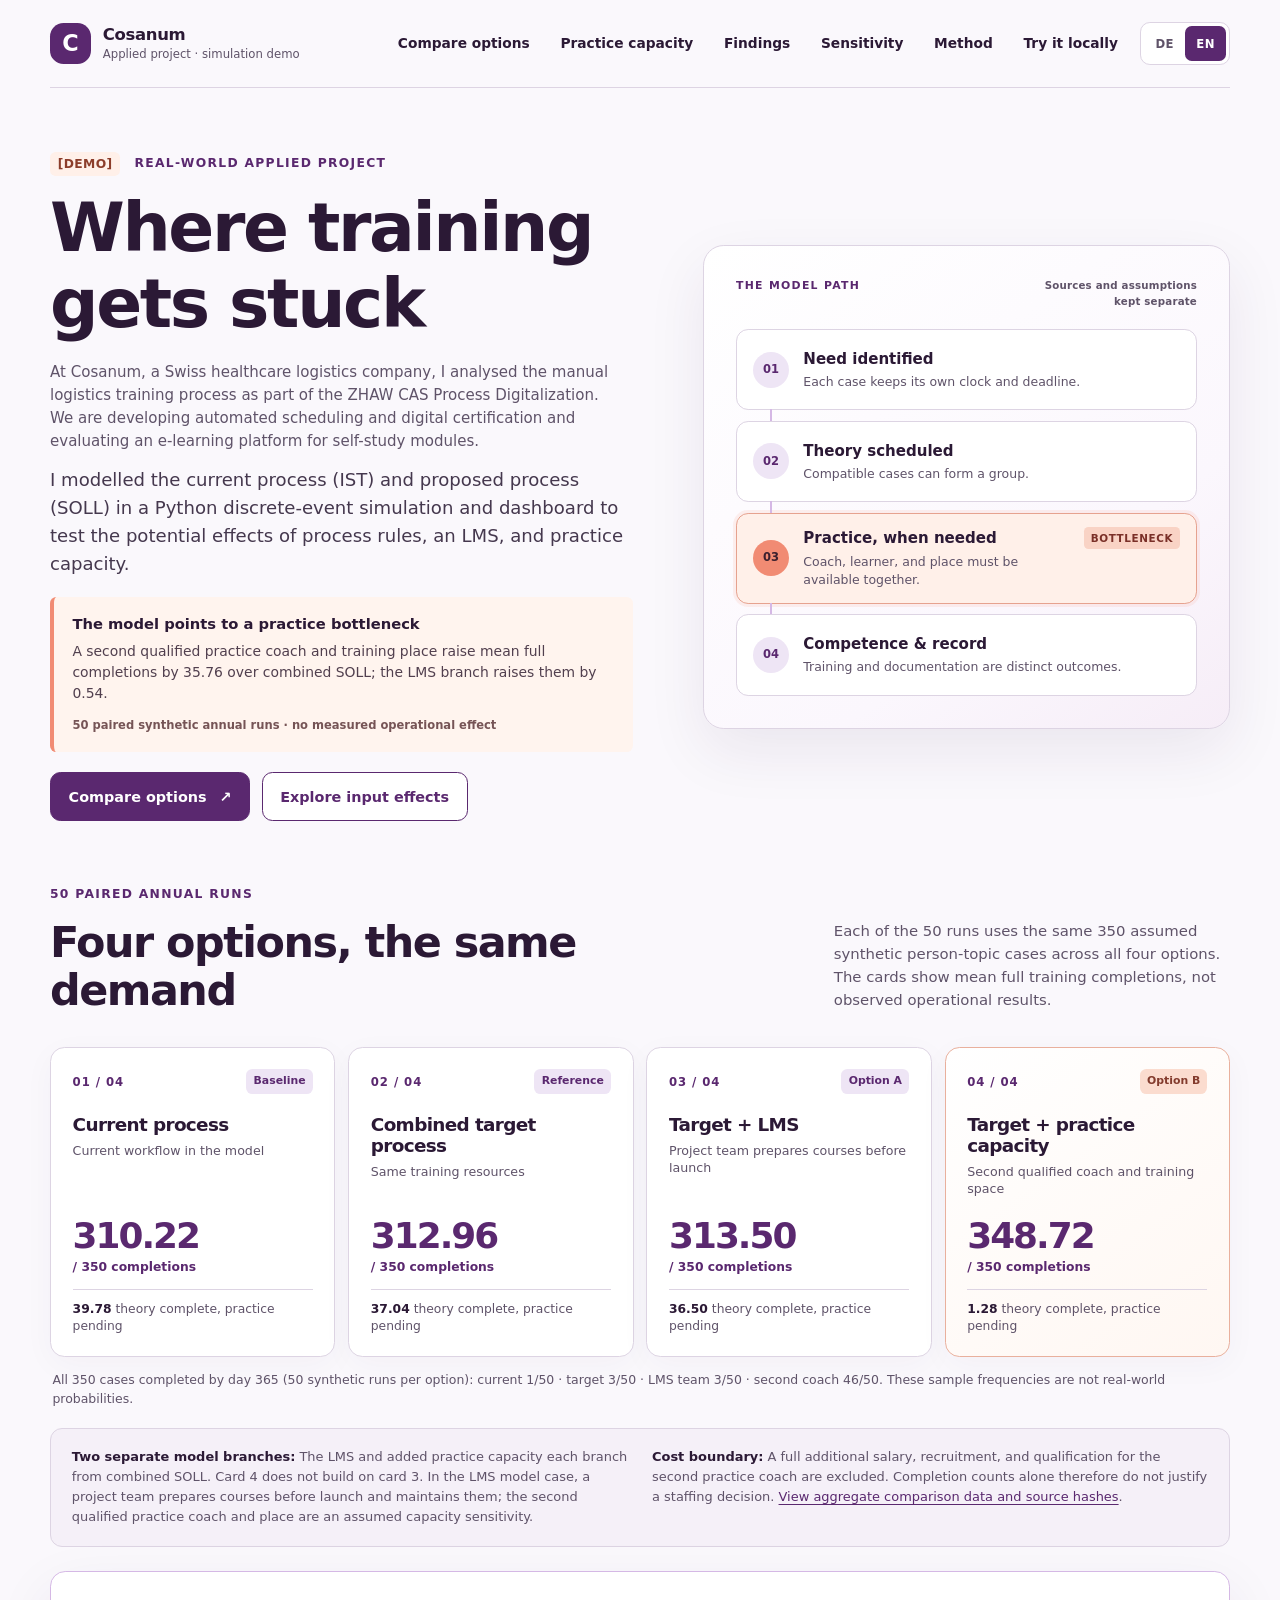
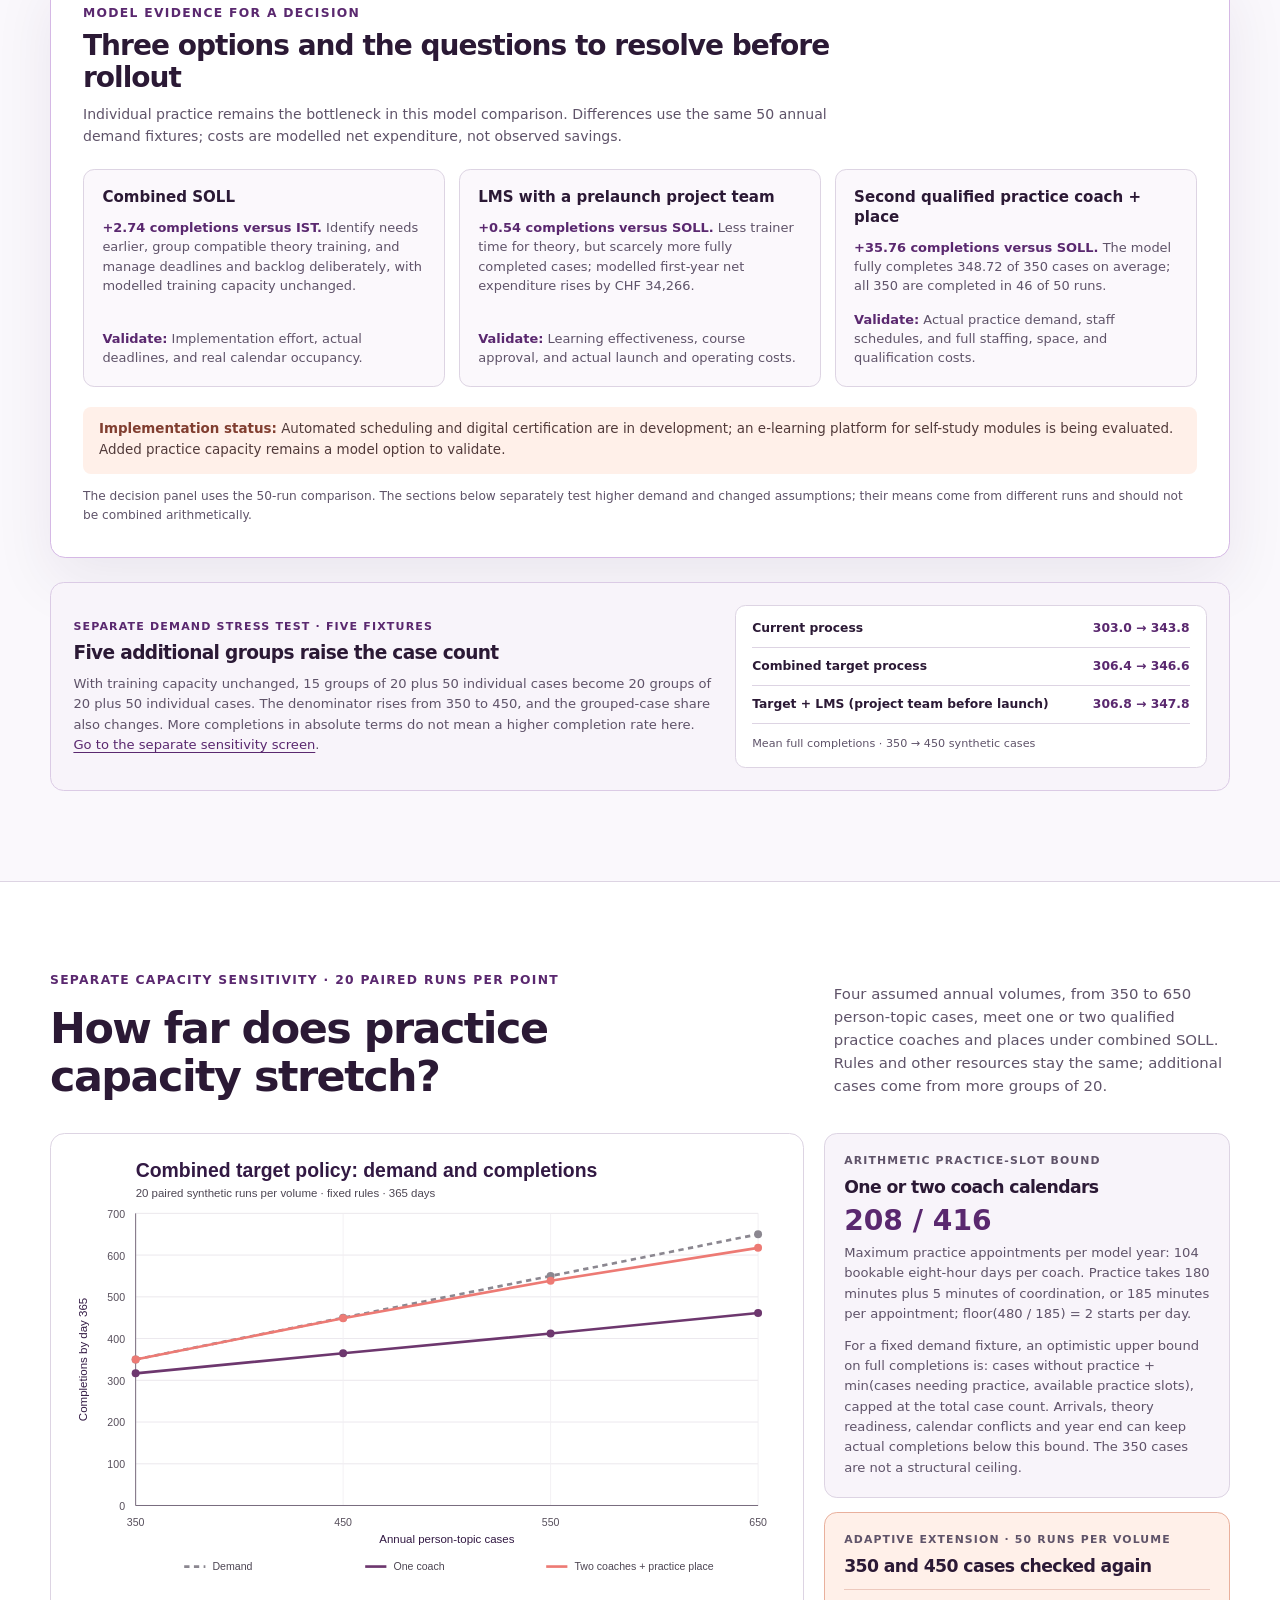
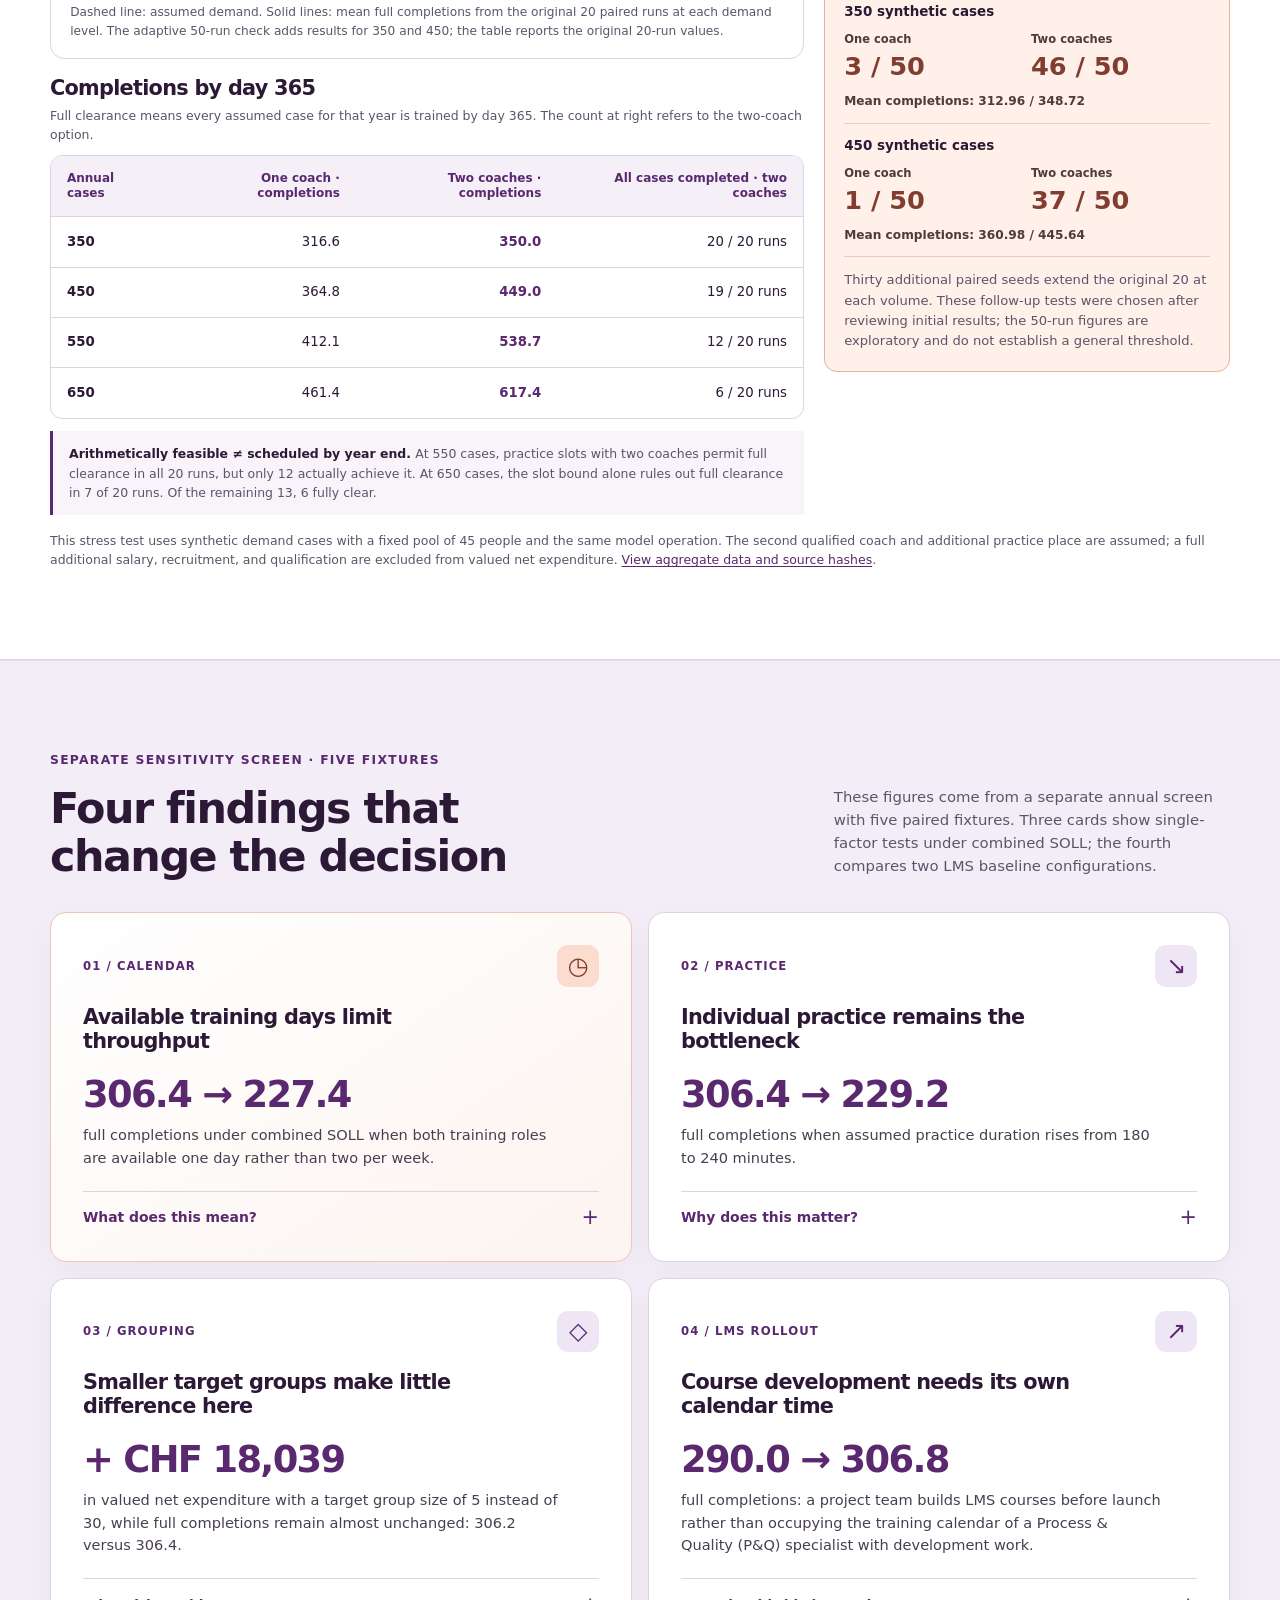
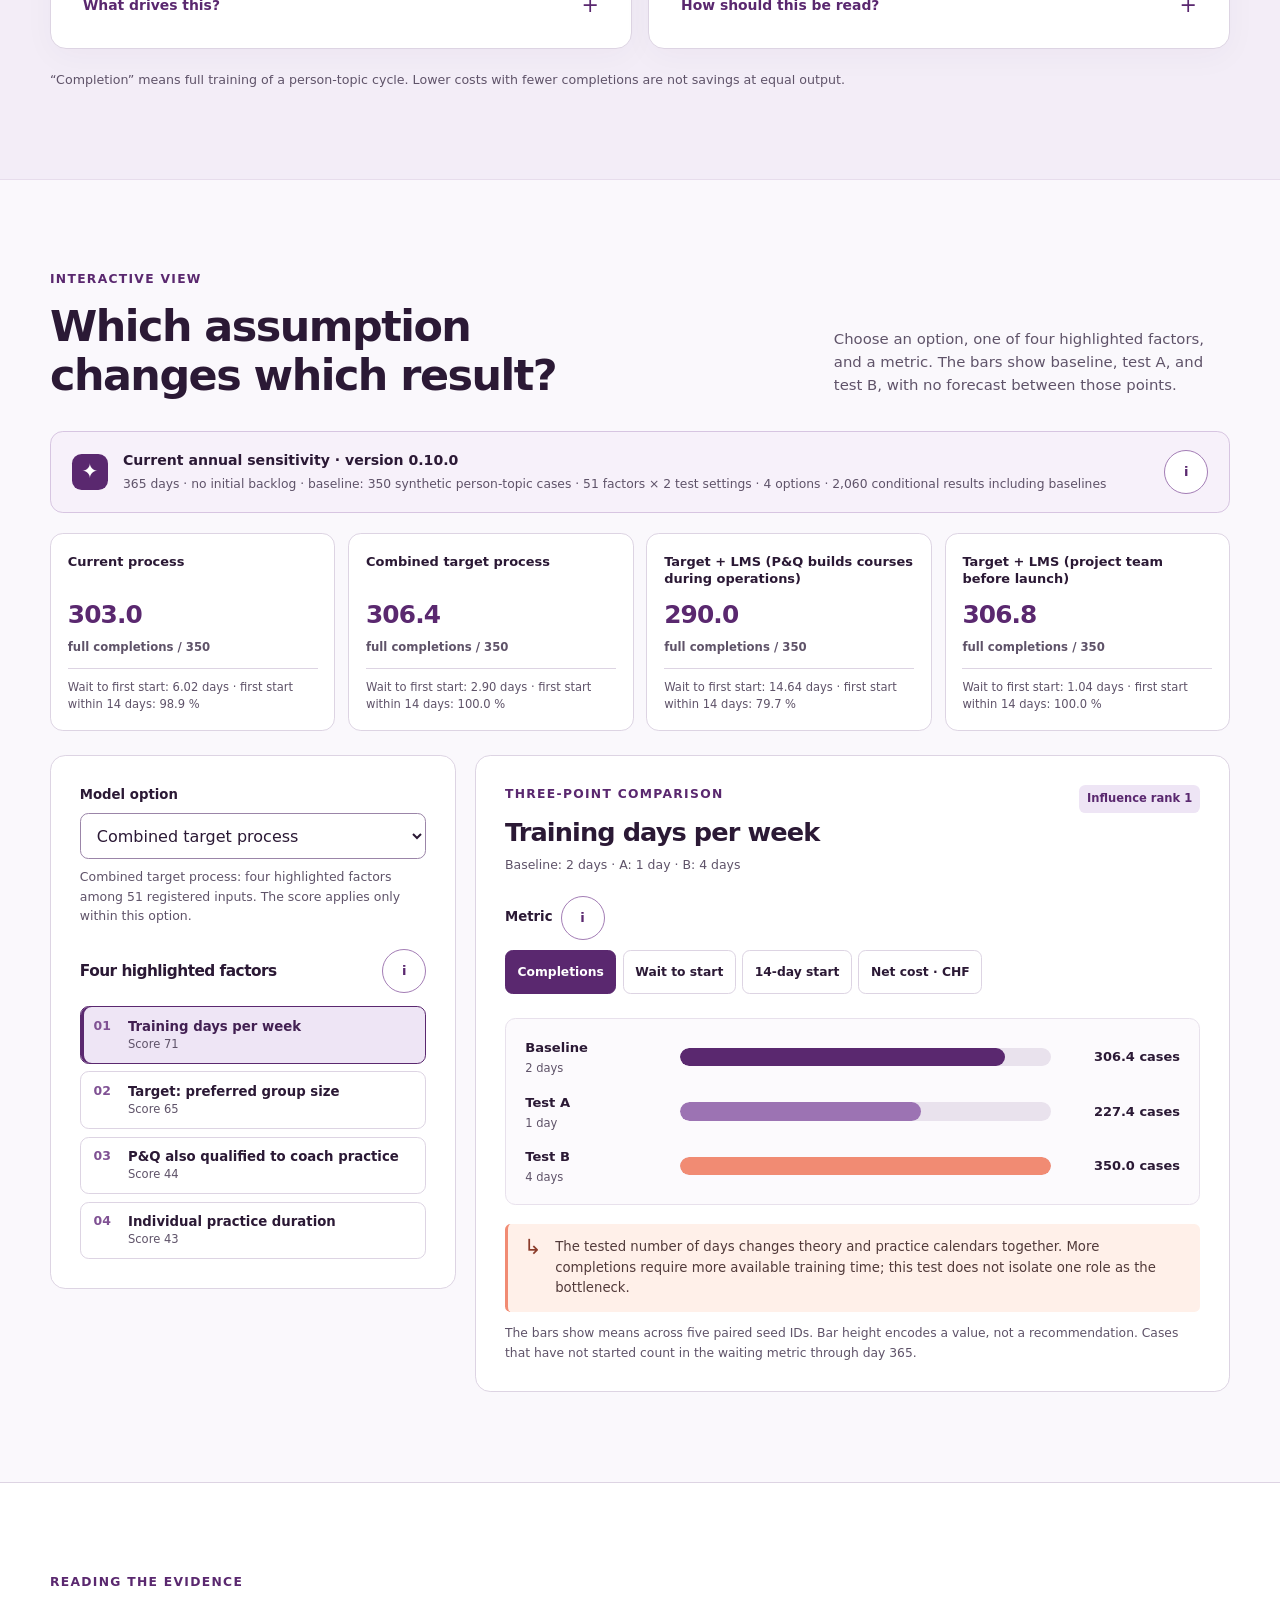
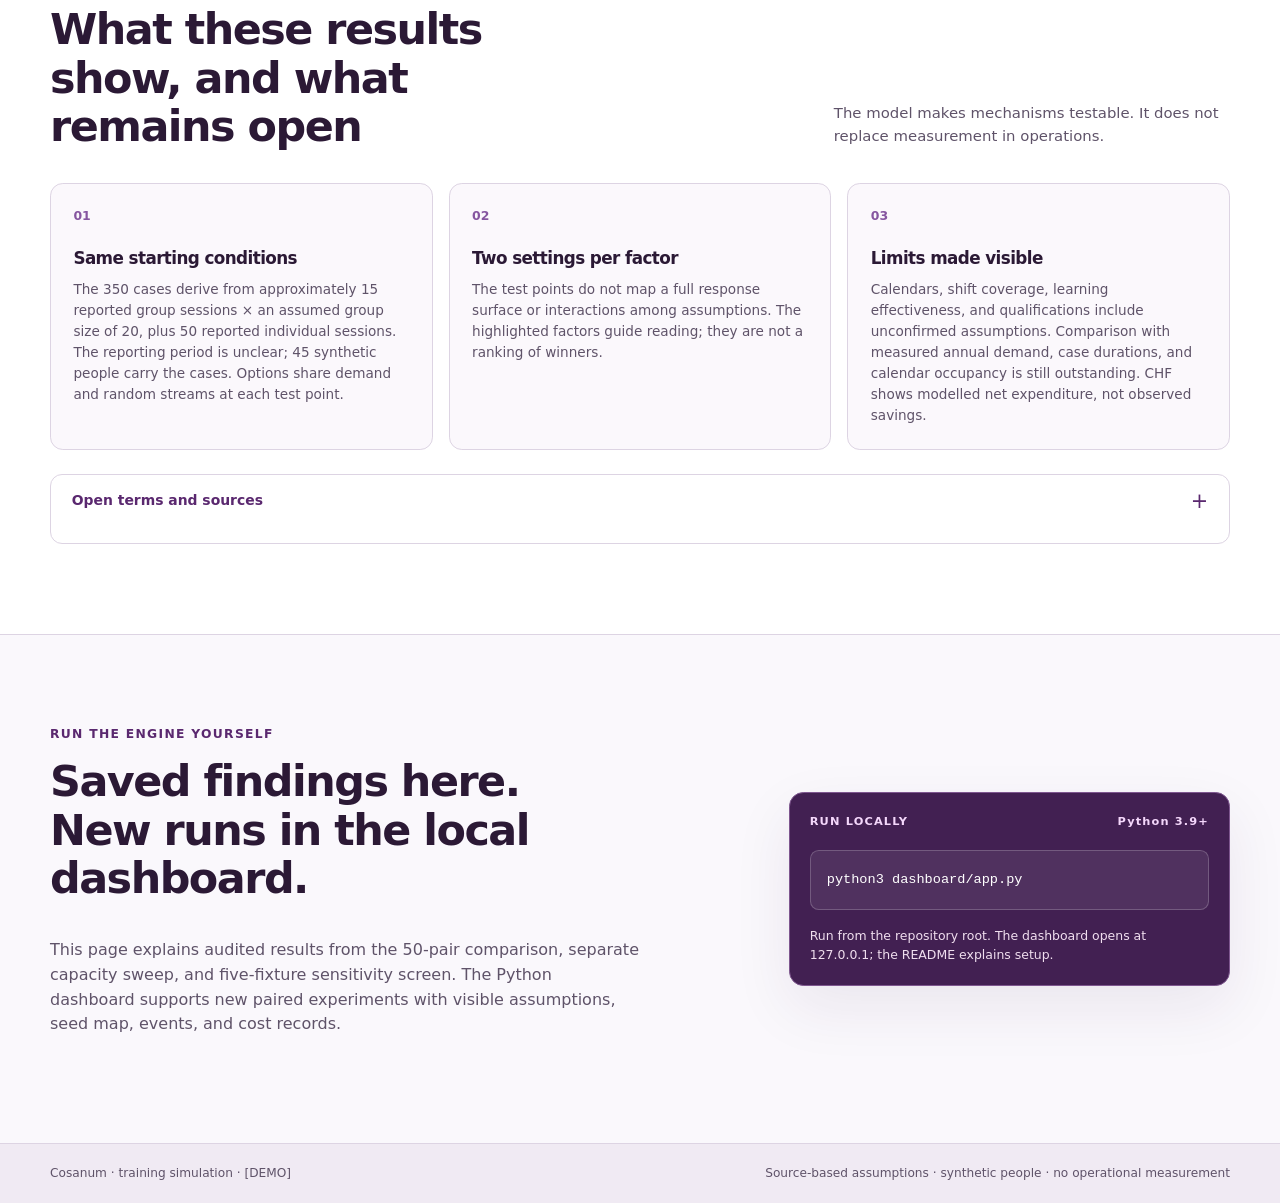
==== site/index.html @ 5528142e "Publish clean training simulation with bilingual analysis and reproducible engine" ====
<!doctype html>
<html lang="de">
<head>
  <meta charset="utf-8">
  <meta name="viewport" content="width=device-width, initial-scale=1">
  <meta name="theme-color" content="#f8f5fa">
  <meta name="description" data-i18n-attr="content" content="Cosanum-Praxisprojekt im ZHAW CAS Process Digitalization: Simulation des manuellen Schulungsprozesses als Grundlage für Terminplanung, digitale Zertifizierung und E-Learning-Prüfung.">
  <title>Cosanum · Fallstudie zur Schulungskapazität</title>
  <link rel="icon" type="image/svg+xml" href="favicon.svg">
  <link rel="stylesheet" href="styles.css">
  <script src="i18n.js" defer></script>
  <script src="app.js" defer></script>
</head>
<body>
  <a class="skip-link" href="#main" data-i18n-text>Zum Inhalt springen</a>
  <header class="site-header">
    <a class="brand" href="#top" data-i18n-attr="aria-label" aria-label="Cosanum Fallstudie, zum Anfang">
      <span class="brand-mark" aria-hidden="true" data-i18n-text>C</span>
      <span><strong data-i18n-text>Cosanum</strong><small data-i18n-text>Praxisprojekt · Simulationsdemo</small></span>
    </a>
    <nav data-i18n-attr="aria-label" aria-label="Hauptnavigation">
      <a href="#comparison" data-i18n-text>Variantenvergleich</a>
      <a href="#frontier" data-i18n-text>Praxiskapazität</a>
      <a href="#lessons" data-i18n-text>Erkenntnisse</a>
      <a href="#explore" data-i18n-text>Sensitivität</a>
      <a href="#method" data-i18n-text>Methode</a>
      <a href="#local" data-i18n-text>Selbst testen</a>
    </nav>
    <div class="language-switch" role="group" data-i18n-attr="aria-label" aria-label="Sprache wählen">
      <button type="button" data-language="de" lang="de" data-i18n-attr="aria-label" aria-label="Deutsch anzeigen" aria-pressed="true" data-i18n-text>DE</button>
      <button type="button" data-language="en" lang="en" data-i18n-attr="aria-label" aria-label="Englisch anzeigen" aria-pressed="false" data-i18n-text>EN</button>
    </div>
  </header>

  <main id="main">
    <section class="hero wrap" id="top" aria-labelledby="hero-title">
      <div class="hero-copy">
        <p class="eyebrow" data-i18n-text><span class="demo-pill" data-i18n-text>[DEMO]</span> Reales Praxisprojekt</p>
        <h1 id="hero-title" data-i18n-text>Wo Schulungen ins Stocken geraten</h1>
        <p class="hero-context" data-i18n-text>Bei Cosanum, einem Schweizer Gesundheitslogistiker, analysierte ich im CAS Process Digitalization an der ZHAW den manuellen Schulungsprozess der Logistik. Wir entwickeln automatisierte Terminplanung und digitale Zertifizierung und prüfen eine E-Learning-Plattform für Selbstlernmodule.</p>
        <p class="lead" data-i18n-text>Ich habe IST und SOLL in einer Python-Ereignissimulation und einem Dashboard modelliert, um Effizienzpotenziale von Prozessregeln, LMS und Praxiskapazität zu prüfen.</p>
        <div class="hero-result"><strong data-i18n-text>Das Modell zeigt einen Praxisengpass</strong><p data-i18n-text>Eine zweite qualifizierte Praxisbegleitung samt Platz erhöht vollständige Abschlüsse im Mittel um 35.76 gegenüber dem kombinierten SOLL; LMS um 0.54.</p><small data-i18n-text>50 gepaarte synthetische Jahresläufe · keine gemessene Betriebswirkung</small></div>
        <div class="hero-actions"><a class="button primary" href="#comparison" data-i18n-text>Varianten vergleichen <span aria-hidden="true">↗</span></a><a class="button secondary" href="#explore" data-i18n-text>Einflussgrössen erkunden</a></div>
      </div>
      <div class="hero-visual" data-i18n-attr="aria-label" aria-label="Modellweg vom Schulungsbedarf bis zum Abschluss">
        <div class="visual-top"><span data-i18n-text>DER MODELLWEG</span><span class="visual-status" data-i18n-text>Quelle + Annahme getrennt</span></div>
        <ol class="process-flow">
          <li><span class="step-no">01</span><div><strong data-i18n-text>Bedarf erkannt</strong><small data-i18n-text>Jeder Fall behält seine eigene Uhr und Frist.</small></div></li>
          <li><span class="step-no">02</span><div><strong data-i18n-text>Theorie geplant</strong><small data-i18n-text>Kompatible Fälle können eine Gruppe bilden.</small></div></li>
          <li class="flow-focus"><span class="step-no">03</span><div><strong data-i18n-text>Praxis, falls nötig</strong><small data-i18n-text>Coach, Person und Ort müssen gleichzeitig frei sein.</small></div><span class="focus-label" data-i18n-text>Engpass</span></li>
          <li><span class="step-no">04</span><div><strong data-i18n-text>Kompetenz &amp; Nachweis</strong><small data-i18n-text>Schulung und Dokumentation sind getrennte Ergebnisse.</small></div></li>
        </ol>
      </div>
    </section>

    <section class="section comparison-section" id="comparison" aria-labelledby="comparison-title">
      <div class="wrap">
        <div class="section-heading"><div><p class="eyebrow" data-i18n-text>50 GEPAARTE JAHRESLÄUFE</p><h2 id="comparison-title" data-i18n-text>Vier Varianten, derselbe Bedarf</h2></div><p data-i18n-text>Jeder der 50 Läufe nutzt dieselben 350 angenommenen synthetischen Person-Thema-Fälle für alle vier Varianten. Die Karten zeigen mittlere vollständige Schulungsabschlüsse, keine beobachteten Betriebsergebnisse.</p></div>
        <div class="comparison-grid" id="comparison-grid" data-i18n-attr="aria-label" aria-label="Vergleich von vier Modellvarianten"><p data-i18n-text>Geprüfte Vergleichswerte werden geladen …</p></div>
        <p class="comparison-clearance" id="comparison-clearance" data-i18n-text>Vollständige Jahresabschlüsse werden geladen …</p>
        <div class="comparison-notes">
          <p data-i18n-text><strong data-i18n-text>Zwei getrennte Modellvarianten:</strong> LMS und zusätzliche Praxiskapazität starten jeweils beim kombinierten SOLL. Karte 4 baut nicht auf Karte 3 auf. Im LMS-Modellfall bereitet ein Projektteam Kurse vor der Einführung vor und übernimmt ihre Pflege; die zweite qualifizierte Praxisbegleitung samt Platz ist eine angenommene Kapazitätssensitivität.</p>
          <p data-i18n-text><strong data-i18n-text>Kostengrenze:</strong> Ein volles zusätzliches Gehalt, Rekrutierung und Qualifizierung der zweiten Praxisbegleitung sind nicht eingepreist. Die Abschlusszahlen allein begründen daher keine Personalentscheidung. <a href="data/comparison.json" data-i18n-text>Aggregierte Vergleichsdaten und Quellen-Hashes ansehen</a>.</p>
        </div>
        <div class="decision-panel" aria-labelledby="decision-title">
          <div class="decision-intro"><p class="eyebrow" data-i18n-text>ENTSCHEIDUNGSGRUNDLAGE AUS DEM MODELL</p><h3 id="decision-title" data-i18n-text>Drei Optionen und ihre offenen Fragen für die Umsetzung</h3><p data-i18n-text>Im modellierten Vergleich ist die individuelle Praxis der verbleibende Engpass. Die Differenzen beziehen sich auf dieselben 50 Jahreslagen; die Kosten sind modellierter Nettoaufwand, keine beobachteten Einsparungen.</p></div>
          <div class="decision-list">
            <article><h4 data-i18n-text>Kombiniertes SOLL</h4><p data-i18n-text><strong data-i18n-text>+2.74 Abschlüsse gegenüber IST.</strong> Bedarf früher erkennen, geeignete Theorie gruppieren und Fristen sowie Rückstände gezielt steuern – mit unveränderter modellierter Schulungskapazität.</p><p class="decision-check" data-i18n-text><strong data-i18n-text>Prüfen:</strong> Umsetzungsaufwand, echte Fristen und reale Kalenderbelegung.</p></article>
            <article><h4 data-i18n-text>LMS mit Projektteam vor Einführung</h4><p data-i18n-text><strong data-i18n-text>+0.54 Abschlüsse gegenüber SOLL.</strong> Weniger Trainerzeit für Theorie, aber kaum mehr vollständige Fälle; der modellierte Nettoaufwand im ersten Jahr steigt um CHF 34’266.</p><p class="decision-check" data-i18n-text><strong data-i18n-text>Prüfen:</strong> Lernwirksamkeit, Kursfreigabe und tatsächliche Einführungs- und Betriebskosten.</p></article>
            <article><h4 data-i18n-text>Zweite qualifizierte Praxisbegleitung + Platz</h4><p data-i18n-text><strong data-i18n-text>+35.76 Abschlüsse gegenüber SOLL.</strong> Im Modell werden 348.72 von 350 Fällen vollständig abgeschlossen; in 46 von 50 Läufen alle 350.</p><p class="decision-check" data-i18n-text><strong data-i18n-text>Prüfen:</strong> Reale Praxisnachfrage, Dienstplan und volle Personal-, Raum- und Qualifizierungskosten.</p></article>
          </div>
          <p class="decision-next" data-i18n-text><strong data-i18n-text>Stand der Umsetzung:</strong> Automatisierte Terminplanung und digitale Zertifizierung sind in Entwicklung; eine E-Learning-Plattform für Selbstlernmodule wird evaluiert. Zusätzliche Praxiskapazität bleibt eine zu validierende Modelloption.</p>
          <p class="decision-study-note" data-i18n-text>Die Entscheidungstabelle nutzt den 50-Läufe-Vergleich. Die Abschnitte darunter prüfen separat höhere Nachfrage und veränderte Annahmen; ihre Mittelwerte stammen aus anderen Testläufen und sind nicht direkt miteinander zu verrechnen.</p>
        </div>
        <aside class="volume-stress" aria-labelledby="volume-stress-title">
          <div><p class="eyebrow" data-i18n-text>SEPARATER NACHFRAGE-STRESSTEST · FÜNF AUSGANGSLAGEN</p><h3 id="volume-stress-title" data-i18n-text>Fünf weitere Gruppen erhöhen die Fallzahl</h3><p data-i18n-text>Bei gleicher Schulungskapazität werden aus 15 Gruppen à 20 plus 50 Einzelfällen 20 Gruppen à 20 plus 50 Einzelfälle. Der Nenner steigt von 350 auf 450; zugleich verschiebt sich der Anteil gruppierter Fälle. Mehr absolute Abschlüsse bedeuten hier keine höhere Abschlussquote. <a href="#explore" data-i18n-text>Zum separaten Sensitivitätsscreen</a>.</p></div>
          <div class="volume-values" id="volume-stress-values" data-i18n-attr="aria-label" aria-label="Abschlüsse bei 350 und 450 Fällen"><p data-i18n-text>Gespeicherte Stresswerte werden geladen …</p></div>
        </aside>
      </div>
    </section>

    <section class="section frontier-section" id="frontier" aria-labelledby="frontier-title">
      <div class="wrap">
        <div class="section-heading"><div><p class="eyebrow" data-i18n-text>SEPARATE KAPAZITÄTSSENSITIVITÄT · 20 GEPAARTE LÄUFE JE PUNKT</p><h2 id="frontier-title" data-i18n-text>Wie weit reicht die Praxiskapazität?</h2></div><p data-i18n-text>Vier angenommene Jahresmengen von 350 bis 650 Person-Thema-Fällen treffen im kombinierten SOLL auf einen oder zwei qualifizierte Praxis-Coaches samt Plätzen. Regeln und übrige Ressourcen bleiben gleich; zusätzliche Fälle entstehen durch weitere 20er-Gruppen.</p></div>
        <div class="frontier-layout">
          <div class="frontier-primary">
            <figure class="frontier-figure"><img src="data/completion_frontier.svg" data-i18n-attr="alt src" alt="Linienvergleich der ursprünglichen 20 gepaarten Jahresläufe je Bedarfsmenge: Zwei Praxis-Coaches liegen an allen vier Punkten über einem Coach. Bei 350 Fällen erreicht die Zwei-Coach-Kurve die Nachfrage; der separate 50-Läufe-Check zeigt ein anderes Mittel." width="820" height="505" loading="lazy"><figcaption data-i18n-text>Gestrichelte Linie: angenommener Bedarf. Durchgezogene Linien: mittlere vollständige Abschlüsse aus den ursprünglichen 20 gepaarten Läufen je Nachfragepunkt. Der adaptive 50-Läufe-Check ergänzt die Werte für 350 und 450; die Tabelle nennt die ursprünglichen 20er-Werte.</figcaption></figure>
            <div class="frontier-table-intro"><h3 data-i18n-text>Abschlüsse bis Tag 365</h3><p data-i18n-text>Vollständig frei bedeutet: Alle angenommenen Fälle dieses Jahres sind bis Tag 365 geschult. Die Anzahl rechts bezieht sich auf die Variante mit zwei Praxis-Coaches.</p><p class="frontier-scroll-hint" data-i18n-text>Tabelle seitlich wischen oder mit Pfeiltasten verschieben.</p></div>
            <div class="frontier-table-scroll" id="frontier-table" role="region" tabindex="0" data-i18n-attr="aria-label" aria-label="Tabelle der vollständigen Abschlüsse nach Jahresmenge und Praxis-Coaches"><p data-i18n-text>Geprüfte Kapazitätswerte werden geladen …</p></div>
            <p class="frontier-arithmetic" id="frontier-arithmetic" data-i18n-text>Der Vergleich von rechnerischer Termingrenze und tatsächlicher Planung wird geladen …</p>
          </div>
          <div class="frontier-aside">
            <div class="frontier-bound" id="frontier-bound"><p data-i18n-text>Geprüfte Kalendergrenzen werden geladen …</p></div>
            <div class="frontier-confirmation" id="frontier-confirmation" aria-live="polite"><p data-i18n-text>Die zusätzlichen Checks bei 350 und 450 Fällen werden geladen …</p></div>
          </div>
        </div>
        <p class="frontier-footnote" data-i18n-text>Dieser Stresstest nutzt synthetische Bedarfsfälle bei festem 45-Personen-Pool und gleichem Modellbetrieb. Die zweite Fachperson und der zusätzliche Praxisplatz sind angenommen; ein volles zusätzliches Gehalt sowie Rekrutierung und Qualifizierung sind im bewerteten Nettoaufwand nicht enthalten. <a href="data/frontier.json" data-i18n-text>Aggregierte Daten und Quellen-Hashes ansehen</a>.</p>
      </div>
    </section>

    <section class="section section-soft" id="lessons" aria-labelledby="lessons-title">
      <div class="wrap">
        <div class="section-heading"><div><p class="eyebrow" data-i18n-text>SEPARATER SENSITIVITÄTSSCREEN · FÜNF AUSGANGSLAGEN</p><h2 id="lessons-title" data-i18n-text>Vier Befunde, die den Entscheid verändern</h2></div><p data-i18n-text>Diese Zahlen stammen aus einem separaten jährlichen Screen mit fünf gepaarten Ausgangslagen. Drei Karten zeigen Einzelfaktor-Tests im kombinierten SOLL; die vierte vergleicht zwei LMS-Basiskonfigurationen.</p></div>
        <div class="lesson-grid">
          <article class="lesson-card featured">
            <div class="card-top"><span class="card-index" data-i18n-text>01 / Kalender</span><span class="card-symbol" aria-hidden="true">◷</span></div>
            <h3 data-i18n-text>Verfügbare Trainingstage begrenzen den Durchsatz</h3>
            <p class="lesson-value"><strong>306.4 → 227.4</strong><span data-i18n-text>volle Abschlüsse bei kombiniertem SOLL, wenn beide Trainingsrollen statt zwei nur einen Tag pro Woche verfügbar sind.</span></p>
            <details class="explain"><summary data-i18n-text>Was bedeutet das? <span aria-hidden="true">+</span></summary><p data-i18n-text>Bei vier Tagen erreicht derselbe Test 350 Abschlüsse. Der Faktor ändert die Kalender von Theorie und Praxis zugleich; er beweist keinen isolierten Personalbedarf.</p></details>
          </article>
          <article class="lesson-card">
            <div class="card-top"><span class="card-index" data-i18n-text>02 / Praxis</span><span class="card-symbol" aria-hidden="true">↘</span></div>
            <h3 data-i18n-text>Individuelle Praxis bleibt der Engpass</h3>
            <p class="lesson-value"><strong>306.4 → 229.2</strong><span data-i18n-text>volle Abschlüsse, wenn die angenommene Praxisdauer von 180 auf 240 Minuten steigt.</span></p>
            <details class="explain"><summary data-i18n-text>Warum ist das wichtig? <span aria-hidden="true">+</span></summary><p data-i18n-text>Bei 120 Minuten entstehen 348.2 Abschlüsse. Das ist ein Testbereich für Arbeitslast, keine gemessene Verkürzung durch eine neue Schulungsmethode.</p></details>
          </article>
          <article class="lesson-card">
            <div class="card-top"><span class="card-index" data-i18n-text>03 / Gruppierung</span><span class="card-symbol" aria-hidden="true">◇</span></div>
            <h3 data-i18n-text>Kleinere Zielgruppen helfen hier kaum</h3>
            <p class="lesson-value"><strong data-i18n-text>+ CHF 18’039</strong><span data-i18n-text>bewerteter Nettoaufwand bei Zielgrösse 5 statt 30, während volle Abschlüsse nahezu gleich bleiben: 306.2 statt 306.4.</span></p>
            <details class="explain"><summary data-i18n-text>Was steckt dahinter? <span aria-hidden="true">+</span></summary><p data-i18n-text>Die begrenzte Erststart-Wartezeit steigt von 2.90 auf 6.05 Tage. Die physische Kapazität bleibt 45; getestet wurde nur die bevorzugte Zielgrösse.</p></details>
          </article>
          <article class="lesson-card">
            <div class="card-top"><span class="card-index" data-i18n-text>04 / LMS-Einführung</span><span class="card-symbol" aria-hidden="true">↗</span></div>
            <h3 data-i18n-text>Materialarbeit braucht eigene Kalenderzeit</h3>
            <p class="lesson-value"><strong>290.0 → 306.8</strong><span data-i18n-text>volle Abschlüsse: Ein Projektteam erstellt LMS-Kurse vor Start, statt den Schulungskalender einer Fachperson aus Process &amp; Quality (P&amp;Q) mit dem Aufbau zu belegen.</span></p>
            <details class="explain"><summary data-i18n-text>Wie ist das zu lesen? <span aria-hidden="true">+</span></summary><p data-i18n-text>Die begrenzte Erststart-Wartezeit sinkt von 14.64 auf 1.04 Tage; der bewertete Nettoaufwand im ersten Jahr steigt um CHF 4’953.17. Das Projektteam übernimmt auch die laufende Pflege. Die Variante ändert verfügbare Lehrzeit und Kursfreigabe zugleich; sie isoliert keinen einzelnen Effekt.</p></details>
          </article>
        </div>
        <p class="section-footnote" data-i18n-text>„Abschluss“ bedeutet vollständige Schulung eines Person-Thema-Zyklus. Niedrigere Kosten bei weniger Abschlüssen sind keine Einsparung bei gleicher Leistung.</p>
      </div>
    </section>

    <section class="section wrap" id="explore" aria-labelledby="explore-title">
      <div class="section-heading"><div><p class="eyebrow" data-i18n-text>INTERAKTIVER EINBLICK</p><h2 id="explore-title" data-i18n-text>Welche Annahme bewegt welches Ergebnis?</h2></div><p data-i18n-text>Wähle eine Variante, eine der vier markierten Einflussgrössen und eine Kennzahl. Die Balken zeigen Basis, Test A und Test B – keine Prognose zwischen diesen Punkten.</p></div>
      <div class="study-banner"><span class="study-icon" aria-hidden="true">✦</span><div><strong data-i18n-text>Aktuelle jährliche Sensitivität · Version 0.10.0</strong><small data-i18n-text>365 Tage · kein Altbestand · Basis: 350 synthetische Person-Thema-Fälle · 51 Faktoren × 2 Testwerte · 4 Varianten · 2’060 bedingte Ergebnisse inklusive Basis</small></div><details class="tip"><summary data-i18n-attr="aria-label" aria-label="Versuchsaufbau erklären" data-i18n-text>i</summary><p data-i18n-text>Fünf gepaarte Seed-IDs (600–604): Die vier Varianten teilen Bedarfsfälle innerhalb jedes Testpunkts. Nachfragefaktoren können die Fallzahl ändern. Die 2’060 Ergebnisse enthalten 20 Basiswerte und sind keine unabhängigen Stichproben. Hier gibt es keine Konfidenzintervalle.</p></details></div>
      <div class="baseline-grid" id="baseline-grid" data-i18n-attr="aria-label" aria-label="Basiswerte des fünf-Fixture-Screens"><p data-i18n-text>Gespeicherte Studienwerte werden geladen …</p></div>
      <div class="explorer">
        <div class="explorer-controls">
          <label class="field-label" for="scenario-select" data-i18n-text>Modellvariante</label><select id="scenario-select" aria-describedby="scenario-description"></select>
          <p id="scenario-description" class="control-note" data-i18n-text>Wähle die Variante für den Einflussindex.</p>
          <div class="factor-heading"><h3 data-i18n-text>Vier markierte Einflussgrössen</h3><details class="tip"><summary data-i18n-attr="aria-label" aria-label="Einflussindex erklären" data-i18n-text>i</summary><p data-i18n-text>Der Index vergleicht die Grösse der getesteten A/B-Reaktionen innerhalb einer Variante. Vier Kennzahlen zählen gleich. Er hängt von Testbereichen und Gewichtung ab; hohe Werte bedeuten weder Nutzen noch eine statistisch gesicherte Rangfolge.</p></details></div>
          <div id="factor-list" class="factor-list" role="group" data-i18n-attr="aria-label" aria-label="Einflussgrösse wählen"></div>
        </div>
        <div class="explorer-result" aria-live="polite">
          <div class="result-head"><div><p class="eyebrow" data-i18n-text>VERGLEICH VON DREI PUNKTEN</p><h3 id="factor-title" data-i18n-text>Einflussgrösse</h3><p id="factor-settings" class="control-note"></p></div><span id="factor-rank" class="rank-badge"></span></div>
          <div class="metric-heading"><span data-i18n-text>Kennzahl</span><details class="tip"><summary data-i18n-attr="aria-label" aria-label="Kennzahlen erklären" data-i18n-text>i</summary><p data-i18n-text><strong data-i18n-text>Abschlüsse</strong> zählen vollständig geschulte Person-Thema-Fälle. <strong data-i18n-text>Erststart-Warten</strong> zählt bei noch ungestarteten Fällen bis Tag 365. <strong data-i18n-text>14-Tage-Start</strong> nutzt nur fällige Fälle als Nenner. <strong data-i18n-text>CHF</strong> ist bewerteter Nettoaufwand: Arbeit und LMS-Portfolio abzüglich Praxisgutschrift, keine beobachtete Einsparung.</p></details></div>
          <div class="metric-tabs" id="metric-tabs" role="group" data-i18n-attr="aria-label" aria-label="Kennzahl wählen"></div>
          <div class="chart" id="factor-chart" role="img" data-i18n-attr="aria-label" aria-label="Vergleich der drei getesteten Werte"></div>
          <div class="result-insight"><span aria-hidden="true">↳</span><p id="factor-insight"></p></div>
          <p class="chart-footnote" data-i18n-text>Die Balken zeigen Mittelwerte der fünf gepaarten Seed-IDs. Die Höhe kodiert einen Wert, keine Empfehlung. Noch nicht gestartete Fälle zählen in der Wartekennzahl bis Tag 365.</p>
        </div>
      </div>
    </section>

    <section class="section section-method" id="method" aria-labelledby="method-title"><div class="wrap">
      <div class="section-heading"><div><p class="eyebrow" data-i18n-text>EVIDENZ RICHTIG LESEN</p><h2 id="method-title" data-i18n-text>Was diese Ergebnisse zeigen – und was offen bleibt</h2></div><p data-i18n-text>Das Modell macht Wirkmechanismen prüfbar. Es ersetzt keine Messung im Betrieb.</p></div>
      <div class="method-grid">
        <article><span class="method-no">01</span><h3 data-i18n-text>Gleiche Ausgangslage</h3><p data-i18n-text>Die 350 Fälle entstehen aus ungefähr 15 genannten Gruppenterminen × angenommener Gruppengrösse 20 plus 50 genannten Einzelterminen. Der Zeitraum der Angabe ist unklar; 45 synthetische Personen verteilen die Fälle. Varianten teilen Bedarf und Zufallsströme je Testpunkt.</p></article>
        <article><span class="method-no">02</span><h3 data-i18n-text>Zwei Werte pro Faktor</h3><p data-i18n-text>Die Testpunkte bilden weder eine ganze Wirkungsfläche noch Wechselwirkungen zwischen Annahmen ab. Die markierten Faktoren sind ein Leseweg, keine Siegerliste.</p></article>
        <article><span class="method-no">03</span><h3 data-i18n-text>Grenzen sichtbar</h3><p data-i18n-text>Kalender, Schichtdeckung, Lernwirksamkeit und Qualifikation enthalten unbestätigte Annahmen. Ein Abgleich mit gemessener Jahresnachfrage, Falldauern und Kalenderbelegung steht aus. CHF zeigt modellierten Nettoaufwand, keine beobachtete Einsparung.</p></article>
      </div>
      <details class="method-details"><summary data-i18n-text>Begriffe und Quellen öffnen <span aria-hidden="true">+</span></summary><div class="glossary"><p data-i18n-text><strong data-i18n-text>Ein Fall:</strong> Ein Schulungsbedarf für eine Person zu einem Thema in einem Bedarfszyklus; eine Person kann mehrere Fälle haben. Die 350 Fälle pro Modelljahr sind eine Testannahme, keine gemessene Jahresfallzahl.</p><p data-i18n-text><strong data-i18n-text>Begrenzte Erststart-Wartezeit:</strong> Tage vom erkannten Bedarf bis zum ersten Start; ohne Start zählt die Zeit bis Tag 365.</p><p data-i18n-text><strong data-i18n-text>Start binnen 14 Tagen:</strong> Anteil rechtzeitiger erster Starts unter Fällen, deren Vergleichsfrist bis Tag 365 fällig wurde. Das ist keine Abschlussquote und keine IST-Timeout-Regel.</p><p data-i18n-text><strong data-i18n-text>Bewerteter Nettoaufwand:</strong> Bruttobewertung der Tätigkeiten plus LMS-Portfolio abzüglich Praxisgutschrift. Unterschiedliche Abschlüsse machen den Kostenunterschied nicht zu einer Einsparung bei gleicher Leistung.</p><p data-i18n-text><strong data-i18n-text>Quellen:</strong> Der Variantenvergleich kommt aus 50 neu geprüften gepaarten Läufen vom 26.10.2026; seine Auswahl steht in <a href="data/comparison.json" data-i18n-text>comparison.json</a>. Der Kapazitätssweep mit ursprünglich 20 Läufen je Bedarfsmenge und adaptiven Zusatzchecks bei 350 und 450 Fällen steht in <a href="data/frontier.json" data-i18n-text>frontier.json</a>. Der separate Sensitivitätsscreen nutzt <code data-i18n-text>Sensitivitaet_Detailwerte.csv</code>, <code data-i18n-text>Sensitivitaet_Parameterbereiche.csv</code>, <code data-i18n-text>Sensitivitaet_Top4.csv</code> und das geprüfte Jahresaudit vom 07.10.2026. Seine Auswahl steht in <a href="data/sensitivity.json" data-i18n-text>sensitivity.json</a>.</p></div></details>
    </div></section>

    <section class="section wrap local-section" id="local" aria-labelledby="local-title"><div><p class="eyebrow" data-i18n-text>DIE ENGINE SELBST TESTEN</p><h2 id="local-title" data-i18n-text>Gespeicherte Einblicke hier. Neue Läufe im lokalen Dashboard.</h2><p data-i18n-text>Diese Seite erklärt geprüfte Ergebnisse aus dem 50-Paar-Vergleich, dem separaten Kapazitätssweep und dem fünf-Fixture-Sensitivitätsscreen. Das Python-Dashboard erlaubt neue gepaarte Experimente mit sichtbaren Annahmen, Seedmap, Ereignissen und Kostennachweis.</p></div><div class="command-card"><div class="command-top"><span data-i18n-text>LOKALER START</span><span data-i18n-text>Python 3.9+</span></div><code data-i18n-text>python3 dashboard/app.py</code><p data-i18n-text>Im Repository-Hauptverzeichnis starten. Das Dashboard öffnet sich auf 127.0.0.1; die README erklärt die Installation.</p></div></section>
  </main>
  <footer class="site-footer"><div class="wrap"><span data-i18n-text>Cosanum · Schulungssimulation · [DEMO]</span><span data-i18n-text>Quellenbasierte Annahmen · synthetische Personen · keine Betriebsmessung</span></div></footer>
</body>
</html>
---- site/styles.css ----
:root {
  color-scheme: light;
  --page: #faf8fc;
  --paper: #ffffff;
  --ink: #2b1935;
  --muted: #5f5369;
  --plum: #5a286f;
  --plum-deep: #422052;
  --lilac: #eee5f5;
  --lilac-strong: #d5b8e5;
  --coral: #f18b73;
  --coral-soft: #fff0e9;
  --line: #ddd4e3;
  --shadow: 0 22px 60px rgba(55, 28, 71, .08);
  font-family: ui-sans-serif, system-ui, -apple-system, BlinkMacSystemFont, "Segoe UI", sans-serif;
  font-synthesis: none;
}

*, *::before, *::after { box-sizing: border-box; }
html { scroll-behavior: smooth; scroll-padding-top: 1.5rem; }
body { margin: 0; background: var(--page); color: var(--ink); line-height: 1.55; }
[hidden] { display: none !important; }
button, select { font: inherit; }
button { cursor: pointer; }
a { color: var(--plum); text-underline-offset: .2em; }
a:hover { color: var(--plum-deep); }
:focus-visible { outline: 3px solid var(--plum); outline-offset: 4px; }
::selection { background: var(--lilac-strong); color: var(--ink); }

.wrap { width: min(100% - 3rem, 1180px); margin-inline: auto; }
.skip-link {
  position: absolute; z-index: 100; top: -5rem; left: 1rem;
  padding: .7rem 1rem; border-radius: .5rem; background: var(--plum); color: #fff;
}
.skip-link:focus { top: 1rem; color: #fff; }
.sr-only { position: absolute; width: 1px; height: 1px; padding: 0; margin: -1px; overflow: hidden; clip: rect(0, 0, 0, 0); white-space: nowrap; border: 0; }

.site-header {
  width: min(100% - 3rem, 1180px); margin: auto; padding: 1.35rem 0;
  display: grid; grid-template-columns: auto minmax(0, 1fr) auto; align-items: center; gap: 1.4rem;
  border-bottom: 1px solid var(--line);
}
.brand { display: inline-flex; align-items: center; gap: .75rem; color: var(--ink); text-decoration: none; min-width: 0; }
.brand:hover { color: var(--ink); }
.brand-mark {
  display: grid; place-items: center; flex: 0 0 2.55rem; width: 2.55rem; height: 2.55rem;
  border-radius: .85rem; background: var(--plum); color: #fff;
  font-size: 1.4rem; font-weight: 800; line-height: 1;
}
.brand strong, .brand small { display: block; }
.brand strong { font-size: 1.03rem; line-height: 1.2; letter-spacing: -.02em; }
.brand small { margin-top: .12rem; color: var(--muted); font-size: .73rem; line-height: 1.25; }
.site-header nav { display: flex; align-items: center; justify-content: flex-end; gap: clamp(.7rem, 2.4vw, 2rem); flex-wrap: wrap; }
.site-header nav a { display: inline-flex; align-items: center; min-height: 2.75rem; color: var(--ink); font-size: .86rem; font-weight: 650; text-decoration: none; white-space: nowrap; }
.site-header nav a:hover { color: var(--plum); text-decoration: underline; }
.language-switch { display: inline-flex; align-items: center; padding: .19rem; border: 1px solid var(--line); border-radius: .62rem; background: var(--paper); white-space: nowrap; }
.language-switch button { min-width: 2.55rem; min-height: 2.2rem; padding: .32rem .48rem; border: 0; border-radius: .42rem; background: transparent; color: var(--muted); font-size: .73rem; font-weight: 800; letter-spacing: .03em; }
.language-switch button:hover { color: var(--plum); background: var(--lilac); }
.language-switch button[aria-pressed="true"] { color: #fff; background: var(--plum); }
.language-switch button[aria-pressed="true"]:hover { color: #fff; background: var(--plum-deep); }

.hero { display: grid; grid-template-columns: minmax(0, 1.05fr) minmax(0, .95fr); gap: clamp(2.5rem, 5.5vw, 5.5rem); align-items: center; padding-block: clamp(2.6rem, 5vw, 4.4rem); }
.hero-copy { min-width: 0; }
.eyebrow { margin: 0 0 .85rem; color: var(--plum); font-size: .77rem; font-weight: 800; letter-spacing: .105em; text-transform: uppercase; }
.demo-pill { display: inline-block; margin-right: .55rem; padding: .15rem .48rem; border-radius: .35rem; background: var(--coral-soft); color: #8c3d2b; letter-spacing: .03em; }
h1, h2, h3, p { margin-top: 0; }
h1, h2, h3 { line-height: 1.13; letter-spacing: -.035em; }
h1 { max-width: 12ch; margin-bottom: 1.1rem; font-size: clamp(2.7rem, 5.3vw, 4.5rem); font-weight: 780; }
h2 { font-size: clamp(2rem, 3.35vw, 3rem); font-weight: 760; }
h3 { font-size: 1.3rem; font-weight: 730; }
.hero-context { max-width: 59ch; margin-bottom: .75rem; color: var(--muted); font-size: .94rem; line-height: 1.55; }
.lead { max-width: 58ch; margin-bottom: 0; color: #45384e; font-size: clamp(1.02rem, 1.5vw, 1.13rem); line-height: 1.55; }
.hero-result { max-width: 58ch; margin-top: 1.2rem; padding: 1rem 1.15rem; border-left: 4px solid var(--coral); border-radius: .4rem; background: #fff4ee; }
.hero-result strong { display: block; margin-bottom: .32rem; color: var(--ink); font-size: .92rem; }
.hero-result p { margin: 0 0 .5rem; color: #513f4e; font-size: .87rem; line-height: 1.5; }
.hero-result small { color: #765456; font-size: .72rem; font-weight: 700; }
.hero-actions { display: flex; flex-wrap: wrap; gap: .72rem; margin-top: 1.25rem; }
.button { display: inline-flex; align-items: center; justify-content: center; gap: .8rem; min-height: 3.05rem; padding: .72rem 1.1rem; border: 1px solid var(--plum); border-radius: .65rem; font-weight: 750; font-size: .9rem; text-decoration: none; }
.button.primary { background: var(--plum); color: #fff; }
.button.primary:hover { background: var(--plum-deep); color: #fff; }
.button.secondary { background: var(--paper); color: var(--plum); }
.button.secondary:hover { background: var(--lilac); }

.hero-visual { padding: clamp(1.25rem, 3vw, 2rem); border: 1px solid var(--line); border-radius: 1.3rem; background: linear-gradient(145deg, #fff 0%, #fbf7fd 68%, #f6edf7 100%); box-shadow: var(--shadow); }
.visual-top { display: flex; justify-content: space-between; gap: 1rem; align-items: flex-start; margin-bottom: 1.2rem; color: var(--plum); font-size: .68rem; font-weight: 820; letter-spacing: .12em; }
.visual-status { max-width: 11rem; color: var(--muted); font-size: .64rem; text-align: right; letter-spacing: .02em; text-transform: none; }
.process-flow { display: grid; gap: .65rem; margin: 0; padding: 0; list-style: none; }
.process-flow li { position: relative; display: grid; grid-template-columns: 2.25rem minmax(0, 1fr) auto; gap: .9rem; align-items: center; min-height: 5.1rem; padding: .86rem 1rem; border: 1px solid var(--line); border-radius: .76rem; background: var(--paper); }
.process-flow li:not(:last-child)::after { content: ""; position: absolute; z-index: 1; left: 2.04rem; bottom: -.73rem; width: 2px; height: .73rem; background: var(--lilac-strong); }
.step-no { display: grid; place-items: center; width: 2.25rem; height: 2.25rem; border-radius: 50%; background: var(--lilac); color: var(--plum); font-size: .72rem; font-weight: 850; }
.process-flow strong, .process-flow small { display: block; }
.process-flow strong { margin-bottom: .12rem; font-size: .94rem; }
.process-flow small { color: var(--muted); font-size: .78rem; line-height: 1.45; }
.process-flow .flow-focus { border-color: #e6a28f; background: var(--coral-soft); box-shadow: 0 0 0 3px rgba(241, 139, 115, .12); }
.flow-focus .step-no { background: var(--coral); color: #3b202e; }
.focus-label { align-self: start; padding: .16rem .42rem; border-radius: .28rem; background: #f9d3c5; color: #7a3028; font-size: .65rem; font-weight: 800; text-transform: uppercase; letter-spacing: .06em; }

.section { padding-block: clamp(4rem, 7vw, 6.4rem); }
.section-soft { background: #f3edf7; border-block: 1px solid #e7ddec; }
.section-heading { display: grid; grid-template-columns: minmax(0, 1.3fr) minmax(0, .7fr); align-items: end; gap: 3rem; margin-bottom: 2rem; }
.section-heading h2 { max-width: 18ch; margin-bottom: 0; }
.section-heading > p { max-width: 46ch; margin: 0 0 .15rem; color: var(--muted); font-size: .93rem; }

.comparison-section { padding-top: 0; }
.comparison-grid { display: grid; grid-template-columns: repeat(4, minmax(0, 1fr)); gap: .8rem; }
.comparison-grid > p { grid-column: 1 / -1; margin: 0; color: var(--muted); }
.comparison-card { display: flex; flex-direction: column; min-width: 0; min-height: 17rem; padding: 1.35rem; border: 1px solid var(--line); border-radius: .9rem; background: var(--paper); box-shadow: 0 8px 32px rgba(55, 28, 71, .035); }
.comparison-card.is-capacity { border-color: #e9b09d; background: linear-gradient(145deg, #fff, #fff7f2); }
.comparison-card-top { display: flex; justify-content: space-between; gap: .5rem; align-items: center; margin-bottom: 1.3rem; }
.comparison-index { color: var(--plum); font-size: .73rem; font-weight: 830; letter-spacing: .08em; }
.comparison-tag { padding: .26rem .45rem; border-radius: .4rem; background: var(--lilac); color: var(--plum); font-size: .68rem; font-weight: 800; white-space: nowrap; }
.is-capacity .comparison-tag { background: #fbdccf; color: #833b2d; }
.comparison-card h3 { margin: 0 0 .38rem; font-size: 1.15rem; }
.comparison-subtitle { min-height: 2.7em; margin: 0; color: var(--muted); font-size: .79rem; line-height: 1.35; }
.comparison-result { margin: auto 0 .75rem; padding-top: 1.3rem; color: var(--plum); font-variant-numeric: tabular-nums; }
.comparison-result strong { display: block; font-size: clamp(2rem, 2.8vw, 2.65rem); line-height: 1; letter-spacing: -.055em; }
.comparison-result span { display: block; margin-top: .25rem; font-size: .77rem; font-weight: 750; }
.comparison-detail { margin: 0; padding-top: .72rem; border-top: 1px solid var(--line); color: var(--muted); font-size: .77rem; line-height: 1.35; }
.comparison-detail strong { color: var(--ink); font-variant-numeric: tabular-nums; }
.comparison-clearance { margin: .8rem .15rem 0; color: var(--muted); font-size: .78rem; }
.comparison-notes { display: grid; grid-template-columns: 1fr 1fr; gap: 1.5rem; margin-top: 1.2rem; padding: 1.15rem 1.3rem; border: 1px solid var(--line); border-radius: .75rem; background: #f5f0f8; }
.comparison-notes p { margin: 0; color: var(--muted); font-size: .81rem; }
.comparison-notes strong { color: var(--ink); }
.comparison-grid.load-error { display: block; padding: 1rem; border: 1px solid #ce8f83; border-radius: .7rem; background: var(--coral-soft); color: #713c31; }
.decision-panel { margin-top: 1.5rem; padding: clamp(1.25rem, 3vw, 2rem); border: 1px solid #d5b8e5; border-radius: .95rem; background: #fff; box-shadow: var(--shadow); }
.decision-intro { max-width: 75ch; }
.decision-intro .eyebrow { margin-bottom: .45rem; }
.decision-intro h3 { margin-bottom: .65rem; font-size: clamp(1.35rem, 2.3vw, 1.75rem); }
.decision-intro > p:not(.eyebrow) { margin-bottom: 1.35rem; color: var(--muted); font-size: .88rem; }
.decision-list { display: grid; grid-template-columns: repeat(3, minmax(0, 1fr)); gap: .85rem; }
.decision-list article { display: flex; flex-direction: column; min-width: 0; padding: 1.15rem; border: 1px solid var(--line); border-radius: .7rem; background: #fbf8fc; }
.decision-list h4 { margin: 0 0 .65rem; color: var(--ink); font-size: .94rem; line-height: 1.3; }
.decision-list p { margin: 0; color: var(--muted); font-size: .81rem; line-height: 1.48; }
.decision-list p strong { color: var(--plum); }
.decision-list .decision-check { margin-top: auto; padding-top: .9rem; }
.decision-next { margin: 1.25rem 0 0; padding: .8rem 1rem; border-radius: .5rem; background: var(--coral-soft); color: #513a3a; font-size: .84rem; }
.decision-next strong { color: #813e30; }
.decision-study-note { margin: .85rem 0 0; color: var(--muted); font-size: .76rem; }
.volume-stress { display: grid; grid-template-columns: minmax(0, 1.15fr) minmax(0, .85fr); gap: 1.5rem; align-items: center; margin-top: 1.5rem; padding: 1.4rem; border: 1px solid #dbcbe5; border-radius: .85rem; background: #f8f4fa; }
.volume-stress .eyebrow { margin-bottom: .55rem; font-size: .69rem; }
.volume-stress h3 { margin-bottom: .6rem; font-size: 1.16rem; }
.volume-stress p:not(.eyebrow) { margin: 0; color: var(--muted); font-size: .82rem; }
.volume-values { min-width: 0; padding: .25rem 1rem; border: 1px solid var(--line); border-radius: .65rem; background: var(--paper); }
.volume-row { display: flex; justify-content: space-between; gap: .6rem; align-items: baseline; padding: .56rem 0; border-bottom: 1px solid var(--line); font-size: .77rem; }
.volume-row span { min-width: 0; color: var(--ink); font-weight: 650; }
.volume-row strong { flex: 0 0 auto; color: var(--plum); font-variant-numeric: tabular-nums; white-space: nowrap; }
.volume-values small { display: block; padding: .65rem 0; color: var(--muted); font-size: .7rem; }
.volume-values.load-error { padding: 1rem; color: #713c31; background: var(--coral-soft); }

.frontier-section { border-block: 1px solid var(--line); background: #fff; }
.frontier-layout { display: grid; grid-template-columns: minmax(0, 1.3fr) minmax(17rem, .7fr); gap: 1.25rem; align-items: start; }
.frontier-primary { min-width: 0; }
.frontier-figure { min-width: 0; margin: 0; padding: .85rem; border: 1px solid var(--line); border-radius: .9rem; background: var(--paper); }
.frontier-figure img { display: block; width: 100%; height: auto; border-radius: .35rem; }
.frontier-figure figcaption { margin: .6rem .35rem .2rem; color: var(--muted); font-size: .76rem; }
.frontier-aside { display: grid; gap: .85rem; align-content: start; }
.frontier-bound, .frontier-confirmation { min-width: 0; padding: 1.2rem; border: 1px solid var(--line); border-radius: .8rem; background: #f8f4fa; }
.frontier-bound .eyebrow, .frontier-confirmation .eyebrow { margin-bottom: .5rem; font-size: .68rem; }
.frontier-bound h3, .frontier-confirmation h3 { margin-bottom: .6rem; font-size: 1.08rem; }
.frontier-bound p, .frontier-confirmation p { margin: 0; color: var(--muted); font-size: .82rem; }
.frontier-bound .bound-value { display: block; margin: .5rem 0; color: var(--plum); font-size: clamp(1.65rem, 2.2vw, 2.15rem); font-weight: 800; line-height: 1; font-variant-numeric: tabular-nums; }
.frontier-bound .bound-formula { margin-top: .7rem; }
.frontier-confirmation { border-color: #e9b09d; background: var(--coral-soft); }
.confirmation-row { margin: .8rem 0; padding: .75rem 0; border-block: 1px solid #edc9bd; }
.confirmation-row + .confirmation-row { margin-top: -.8rem; border-top: 0; }
.confirmation-row h4 { margin: 0 0 .5rem; font-size: .84rem; }
.confirmation-pair { display: grid; grid-template-columns: 1fr 1fr; gap: .5rem; }
.confirmation-pair span { display: block; color: #513a3a; font-size: .72rem; font-weight: 700; }
.frontier-confirmation .confirmation-value { display: block; margin: .22rem 0; color: #813e30; font-size: clamp(1.4rem, 2vw, 1.8rem); font-weight: 800; line-height: 1.1; font-variant-numeric: tabular-nums; }
.frontier-confirmation .confirmation-detail { margin: .5rem 0 0; color: #513a3a; font-size: .76rem; font-weight: 700; }
.frontier-table-intro { margin: 1.15rem 0 .65rem; }
.frontier-table-intro h3 { margin: 0; }
.frontier-table-intro p { margin: .35rem 0 0; color: var(--muted); font-size: .78rem; }
.frontier-table-intro .frontier-scroll-hint { display: none; color: var(--plum); font-weight: 750; }
.frontier-table-scroll { overflow-x: auto; border: 1px solid var(--line); border-radius: .75rem; background: var(--paper); }
.frontier-table-scroll > p { margin: 0; padding: 1rem; color: var(--muted); }
.frontier-table { width: 100%; min-width: 38rem; border-collapse: collapse; font-variant-numeric: tabular-nums; }
.frontier-table th, .frontier-table td { padding: .9rem 1rem; border-bottom: 1px solid var(--line); text-align: right; font-size: .83rem; }
.frontier-table th:first-child, .frontier-table td:first-child { text-align: left; }
.frontier-table thead th { background: #f5f0f8; color: var(--plum); font-size: .75rem; line-height: 1.3; }
.frontier-table tbody tr:last-child td { border-bottom: 0; }
.frontier-table tbody tr:hover { background: #fcf9fd; }
.frontier-table tbody td:first-child { color: var(--ink); font-weight: 800; }
.frontier-table tbody td:nth-child(3) { color: var(--plum); font-weight: 800; }
.frontier-arithmetic { margin: .8rem 0 0; padding: .8rem 1rem; border-left: 3px solid var(--plum); background: #f8f4fa; color: var(--muted); font-size: .78rem; }
.frontier-arithmetic strong { color: var(--ink); }
.frontier-footnote { margin: 1rem 0 0; color: var(--muted); font-size: .78rem; }
.frontier-table-scroll.load-error, .frontier-bound.load-error, .frontier-confirmation.load-error, .frontier-arithmetic.load-error { padding: 1rem; color: #713c31; background: var(--coral-soft); }

.lesson-grid { display: grid; grid-template-columns: repeat(2, minmax(0, 1fr)); gap: 1rem; }
.lesson-card { display: flex; flex-direction: column; min-width: 0; padding: clamp(1.35rem, 2.5vw, 2rem); border: 1px solid var(--line); border-radius: 1rem; background: var(--paper); box-shadow: 0 8px 32px rgba(55, 28, 71, .035); }
.lesson-card.featured { background: linear-gradient(145deg, #fff, #fcf4f0); border-color: #efc5b8; }
.card-top { display: flex; justify-content: space-between; align-items: center; gap: 1rem; margin-bottom: 1.2rem; }
.card-index { color: var(--plum); font-size: .73rem; font-weight: 830; letter-spacing: .09em; text-transform: uppercase; }
.card-symbol { display: grid; place-items: center; width: 2.6rem; height: 2.6rem; border-radius: .7rem; background: var(--lilac); color: var(--plum); font-size: 1.5rem; line-height: 1; }
.featured .card-symbol { background: #fbdccf; color: #833b2d; }
.lesson-card h3 { max-width: 30ch; margin-bottom: 1.3rem; }
.lesson-value { margin-bottom: 1.35rem; }
.lesson-value strong { display: block; color: var(--plum); font-size: clamp(1.65rem, 3vw, 2.3rem); font-weight: 770; line-height: 1.12; letter-spacing: -.045em; font-variant-numeric: tabular-nums; }
.lesson-value span { display: block; max-width: 52ch; margin-top: .55rem; color: #493e51; font-size: .91rem; }
.explain { margin-top: auto; border-top: 1px solid var(--line); }
.explain summary, .method-details summary { display: flex; justify-content: space-between; gap: 1rem; align-items: center; padding-top: .95rem; color: var(--plum); font-size: .87rem; font-weight: 770; cursor: pointer; }
.explain summary span, .method-details summary span { font-size: 1.3rem; font-weight: 450; line-height: 1; }
.explain[open] summary span, .method-details[open] summary span { transform: rotate(45deg); }
.explain p { margin: .8rem 0 0; color: var(--muted); font-size: .85rem; }
.section-footnote { margin: 1.3rem 0 0; color: var(--muted); font-size: .79rem; }

.study-banner { display: flex; align-items: center; gap: .95rem; padding: 1.1rem 1.3rem; border: 1px solid #d7c5e1; border-radius: .8rem; background: #f7f1fa; }
.study-icon { display: grid; place-items: center; flex: 0 0 2.25rem; width: 2.25rem; height: 2.25rem; border-radius: .6rem; background: var(--plum); color: #fff; font-size: 1.25rem; }
.study-banner > div { min-width: 0; flex: 1; }
.study-banner strong, .study-banner small { display: block; }
.study-banner strong { font-size: .88rem; }
.study-banner small { margin-top: .2rem; color: var(--muted); font-size: .77rem; }
.tip { position: relative; flex: 0 0 auto; }
.tip summary { display: grid; place-items: center; width: 2.75rem; height: 2.75rem; border: 1px solid #a37db5; border-radius: 50%; background: var(--paper); color: var(--plum); font-size: .82rem; font-style: normal; font-weight: 850; cursor: pointer; list-style: none; }
.tip summary::-webkit-details-marker { display: none; }
.tip summary:hover, .tip[open] summary { background: var(--plum); color: #fff; }
.tip p { position: absolute; z-index: 10; top: calc(100% + .6rem); right: 0; width: min(20rem, 80vw); margin: 0; padding: .9rem 1rem; border: 1px solid var(--line); border-radius: .65rem; background: var(--paper); color: var(--ink); box-shadow: var(--shadow); font-size: .81rem; font-weight: 450; line-height: 1.5; }
.tip p strong { color: var(--plum); }

.baseline-grid { display: grid; grid-template-columns: repeat(4, minmax(0, 1fr)); gap: .8rem; margin: 1.25rem 0 1.5rem; }
.baseline-grid > p { grid-column: 1 / -1; margin: 0; color: var(--muted); }
.baseline-card { min-width: 0; padding: 1.1rem 1.05rem; border: 1px solid var(--line); border-radius: .8rem; background: var(--paper); }
.baseline-card strong, .baseline-card span, .baseline-card small { display: block; }
.baseline-card strong { color: var(--plum); font-size: 1.55rem; letter-spacing: -.035em; font-variant-numeric: tabular-nums; }
.baseline-card span { margin-top: .2rem; font-size: .81rem; font-weight: 760; }
.baseline-card .baseline-label { min-height: 2.5em; color: var(--ink); line-height: 1.25; }
.baseline-card .baseline-value { margin-top: .6rem; }
.baseline-card .baseline-unit { color: var(--muted); font-size: .73rem; font-weight: 600; }
.baseline-detail { margin: .75rem 0 0; padding-top: .65rem; border-top: 1px solid var(--line); color: var(--muted); font-size: .72rem; line-height: 1.45; }
.baseline-grid.load-error { display: block; padding: 1rem; border: 1px solid #ce8f83; border-radius: .7rem; background: var(--coral-soft); color: #713c31; }

.explorer { display: grid; grid-template-columns: minmax(16rem, .78fr) minmax(0, 1.45fr); gap: 1.2rem; align-items: start; }
.explorer-controls, .explorer-result { min-width: 0; padding: clamp(1.2rem, 2.5vw, 1.8rem); border: 1px solid var(--line); border-radius: .95rem; background: var(--paper); }
.field-label { display: block; margin-bottom: .45rem; color: var(--ink); font-size: .83rem; font-weight: 800; }
#scenario-select { display: block; width: 100%; min-height: 2.9rem; padding: .55rem .75rem; border: 1px solid #9b85a8; border-radius: .52rem; background: #fff; color: var(--ink); }
.control-note { margin: .5rem 0 0; color: var(--muted); font-size: .78rem; }
.factor-heading { display: flex; align-items: center; justify-content: space-between; gap: .5rem; margin: 1.5rem 0 .8rem; }
.factor-heading h3 { margin: 0; font-size: .96rem; }
.factor-list { display: grid; gap: .48rem; }
.factor-option { display: grid; grid-template-columns: 1.7rem minmax(0, 1fr); gap: .08rem .45rem; align-items: start; width: 100%; min-height: 3.15rem; padding: .65rem .8rem; border: 1px solid var(--line); border-radius: .55rem; background: #fff; color: var(--ink); text-align: left; font-size: .83rem; line-height: 1.35; }
.factor-option:hover { border-color: var(--plum); background: #fcf8fd; }
.factor-option[aria-pressed="true"] { border-color: var(--plum); background: var(--lilac); box-shadow: inset 3px 0 var(--plum); color: var(--plum-deep); font-weight: 770; }
.factor-option strong, .factor-option small, .factor-option span { overflow-wrap: anywhere; }
.factor-rank { grid-column: 1; grid-row: 1 / 3; color: #805294; font-size: .78rem; font-weight: 850; }
.factor-name { grid-column: 2; grid-row: 1; font-weight: 700; }
.factor-score { grid-column: 2; grid-row: 2; color: var(--muted); font-size: .72rem; font-weight: 500; }
.result-head { display: flex; justify-content: space-between; align-items: start; gap: 1rem; }
.result-head > div { min-width: 0; }
.result-head h3 { margin: .18rem 0 0; font-size: clamp(1.3rem, 2vw, 1.75rem); overflow-wrap: anywhere; }
.rank-badge { flex: 0 0 auto; padding: .3rem .5rem; border-radius: .4rem; background: var(--lilac); color: var(--plum); font-size: .72rem; font-weight: 800; }
.metric-heading { position: relative; display: flex; align-items: center; gap: .5rem; margin-top: 1.35rem; color: var(--ink); font-size: .83rem; font-weight: 800; }
.metric-heading .tip { position: static; }
.metric-heading .tip p { left: 0; right: auto; width: min(20rem, 100%); }
.metric-tabs { display: flex; flex-wrap: wrap; gap: .4rem; margin: .65rem 0 1.5rem; }
.metric-tabs button { min-height: 2.75rem; padding: .42rem .72rem; border: 1px solid var(--line); border-radius: .48rem; background: #fff; color: var(--ink); font-size: .77rem; font-weight: 650; }
.metric-tabs button:hover { border-color: var(--plum); }
.metric-tabs button[aria-pressed="true"] { border-color: var(--plum); background: var(--plum); color: #fff; }
.chart { display: grid; gap: 1.05rem; min-height: 10rem; padding: 1.2rem; border: 1px solid #e8e1ec; border-radius: .65rem; background: #fcfafd; }
.chart-row { display: grid; grid-template-columns: minmax(5.8rem, 9rem) minmax(0, 1fr) minmax(7.4rem, auto); gap: .65rem; align-items: center; min-width: 0; }
.chart-label { min-width: 0; color: var(--ink); font-size: .82rem; font-weight: 700; overflow-wrap: anywhere; }
.chart-label strong, .chart-label small { display: block; }
.chart-label small { margin-top: .15rem; color: var(--muted); font-size: .72rem; font-weight: 500; line-height: 1.3; }
.chart-track { width: 100%; height: 1.15rem; overflow: hidden; border-radius: 99px; background: #e9e2ed; }
.chart-fill { display: block; height: 100%; border-radius: 99px; background: var(--plum); min-width: 2px; }
.chart-fill.is-a { background: #9c73b3; }
.chart-fill.is-b { background: var(--coral); }
.chart-value { text-align: right; color: var(--ink); font-size: .81rem; font-weight: 780; font-variant-numeric: tabular-nums; white-space: nowrap; }
.result-insight { display: grid; grid-template-columns: 1.5rem 1fr; gap: .45rem; margin: 1.2rem 0 .8rem; padding: .8rem 1rem; border-left: 3px solid var(--coral); border-radius: .35rem; background: var(--coral-soft); }
.result-insight span { color: #8b3c2b; font-size: 1.3rem; line-height: 1; }
.result-insight p { margin: 0; color: #513a3a; font-size: .83rem; }
.chart-footnote { margin: 0; color: var(--muted); font-size: .77rem; }

.section-method { background: #fff; border-block: 1px solid var(--line); }
.method-grid { display: grid; grid-template-columns: repeat(3, minmax(0, 1fr)); gap: 1rem; }
.method-grid article { min-width: 0; padding: 1.4rem; border: 1px solid var(--line); border-radius: .8rem; background: #fbf8fc; }
.method-no { display: block; margin-bottom: 1.5rem; color: #8656a0; font-size: .78rem; font-weight: 830; }
.method-grid h3 { margin-bottom: .65rem; font-size: 1.05rem; }
.method-grid p { margin: 0; color: var(--muted); font-size: .85rem; }
.method-details { margin-top: 1.5rem; padding: 0 1.3rem 1rem; border: 1px solid var(--line); border-radius: .75rem; background: #fff; }
.method-details summary { min-height: 3.3rem; padding-top: 0; }
.glossary { padding-top: .6rem; border-top: 1px solid var(--line); }
.glossary p { max-width: 85ch; margin: .5rem 0 .9rem; color: var(--muted); font-size: .84rem; }
.glossary strong { color: var(--ink); }

.local-section { display: grid; grid-template-columns: minmax(0, 1.2fr) minmax(17rem, .8fr); gap: clamp(2rem, 6vw, 5rem); align-items: center; }
.local-section h2 { max-width: 19ch; }
.local-section p:not(.eyebrow) { max-width: 58ch; color: var(--muted); }
.command-card { overflow: hidden; padding: 1.25rem; border: 1px solid #7e568f; border-radius: .9rem; background: var(--plum-deep); color: #fff; box-shadow: var(--shadow); }
.command-top { display: flex; justify-content: space-between; gap: 1rem; margin-bottom: 1.2rem; color: #f4d7fb; font-size: .71rem; font-weight: 800; letter-spacing: .1em; }
.command-card code { display: block; padding: 1rem; border: 1px solid rgba(255,255,255,.2); border-radius: .55rem; background: rgba(255,255,255,.08); color: #fff; font-size: .85rem; line-height: 1.9; overflow-wrap: anywhere; }
.command-card p { margin: 1rem 0 0; color: #f0deef !important; font-size: .78rem; }
.site-footer { border-top: 1px solid var(--line); background: #f0eaf3; }
.site-footer .wrap { display: flex; justify-content: space-between; flex-wrap: wrap; gap: .6rem 2rem; padding-block: 1.25rem; color: var(--muted); font-size: .76rem; }

@media (max-width: 1000px) {
  .hero { grid-template-columns: 1fr; gap: 2.5rem; }
  h1 { max-width: 16ch; }
  .hero-visual { max-width: 44rem; }
  .baseline-grid { grid-template-columns: repeat(2, minmax(0, 1fr)); }
  .comparison-grid { grid-template-columns: repeat(2, minmax(0, 1fr)); }
  .decision-list { grid-template-columns: 1fr; }
  .decision-list .decision-check { margin-top: .4rem; padding-top: 0; }
  .frontier-layout { grid-template-columns: 1fr; }
  .frontier-aside { grid-template-columns: 1fr 1fr; }
  .explorer { grid-template-columns: minmax(14rem, .8fr) minmax(0, 1.2fr); }
}
@media (max-width: 760px) {
  .site-header { grid-template-columns: minmax(0, 1fr) auto; align-items: start; }
  .site-header nav { grid-column: 1 / -1; grid-row: 2; justify-content: flex-start; gap: .35rem 1.15rem; }
  .language-switch { grid-column: 2; grid-row: 1; }
  .site-header nav a { padding-block: .3rem; }
  .section-heading { grid-template-columns: 1fr; gap: 1rem; }
  .section-heading h2 { max-width: 22ch; }
  .comparison-notes, .volume-stress { grid-template-columns: 1fr; gap: .85rem; }
  .frontier-aside { grid-template-columns: 1fr; }
  .frontier-table-intro .frontier-scroll-hint { display: block; }
  .lesson-grid, .explorer, .local-section { grid-template-columns: 1fr; }
  .explorer-controls { display: block; }
  .factor-list { grid-template-columns: repeat(2, minmax(0, 1fr)); }
  .method-grid { grid-template-columns: 1fr; }
  .method-grid article { padding: 1.2rem; }
  .method-no { margin-bottom: .6rem; }
}
@media (max-width: 520px) {
  .wrap, .site-header { width: min(100% - 2rem, 1180px); }
  .hero { padding-block: 3rem 3.6rem; }
  .hero-actions .button { width: 100%; }
  .process-flow li { grid-template-columns: 2.1rem minmax(0, 1fr); gap: .7rem; padding: .8rem; }
  .focus-label { grid-column: 2; justify-self: start; margin-top: -.25rem; }
  .process-flow li:not(:last-child)::after { left: 1.83rem; }
  .section { padding-block: 3.7rem; }
  .study-banner { align-items: flex-start; flex-wrap: wrap; }
  .study-banner .tip { margin-left: auto; }
  .baseline-grid, .comparison-grid, .factor-list { grid-template-columns: 1fr; }
  .comparison-card { min-height: 0; }
  .comparison-subtitle { min-height: 0; }
  .chart { padding: .9rem; }
  .chart-row { grid-template-columns: minmax(0, 1fr) auto; gap: .25rem .5rem; }
  .chart-track { grid-column: 1 / -1; grid-row: 2; }
  .chart-label { grid-column: 1; grid-row: 1; }
  .chart-value { grid-column: 2; grid-row: 1; }
  .metric-tabs { gap: .35rem; }
  .metric-tabs button { flex: 1 1 auto; }
}
@media (prefers-reduced-motion: reduce) {
  html { scroll-behavior: auto; }
  .explain summary span, .method-details summary span { transition: none; }
}
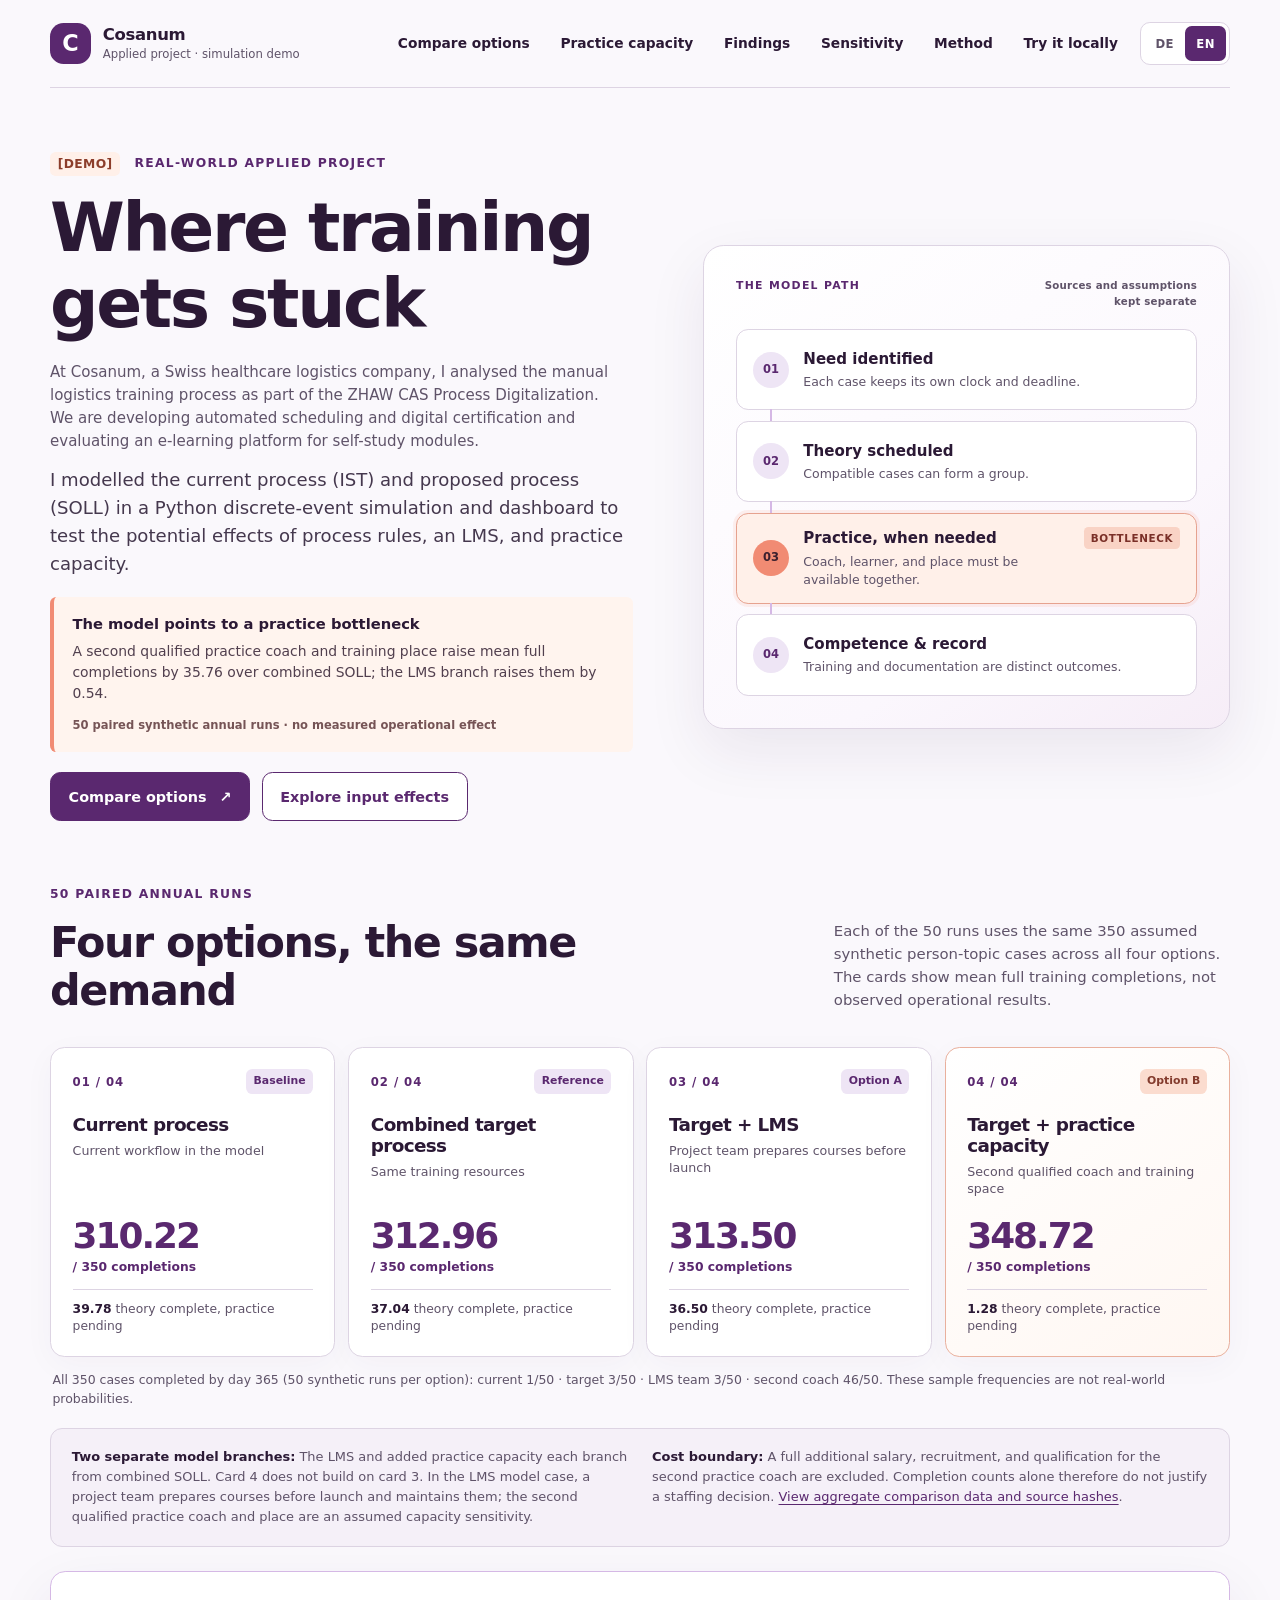
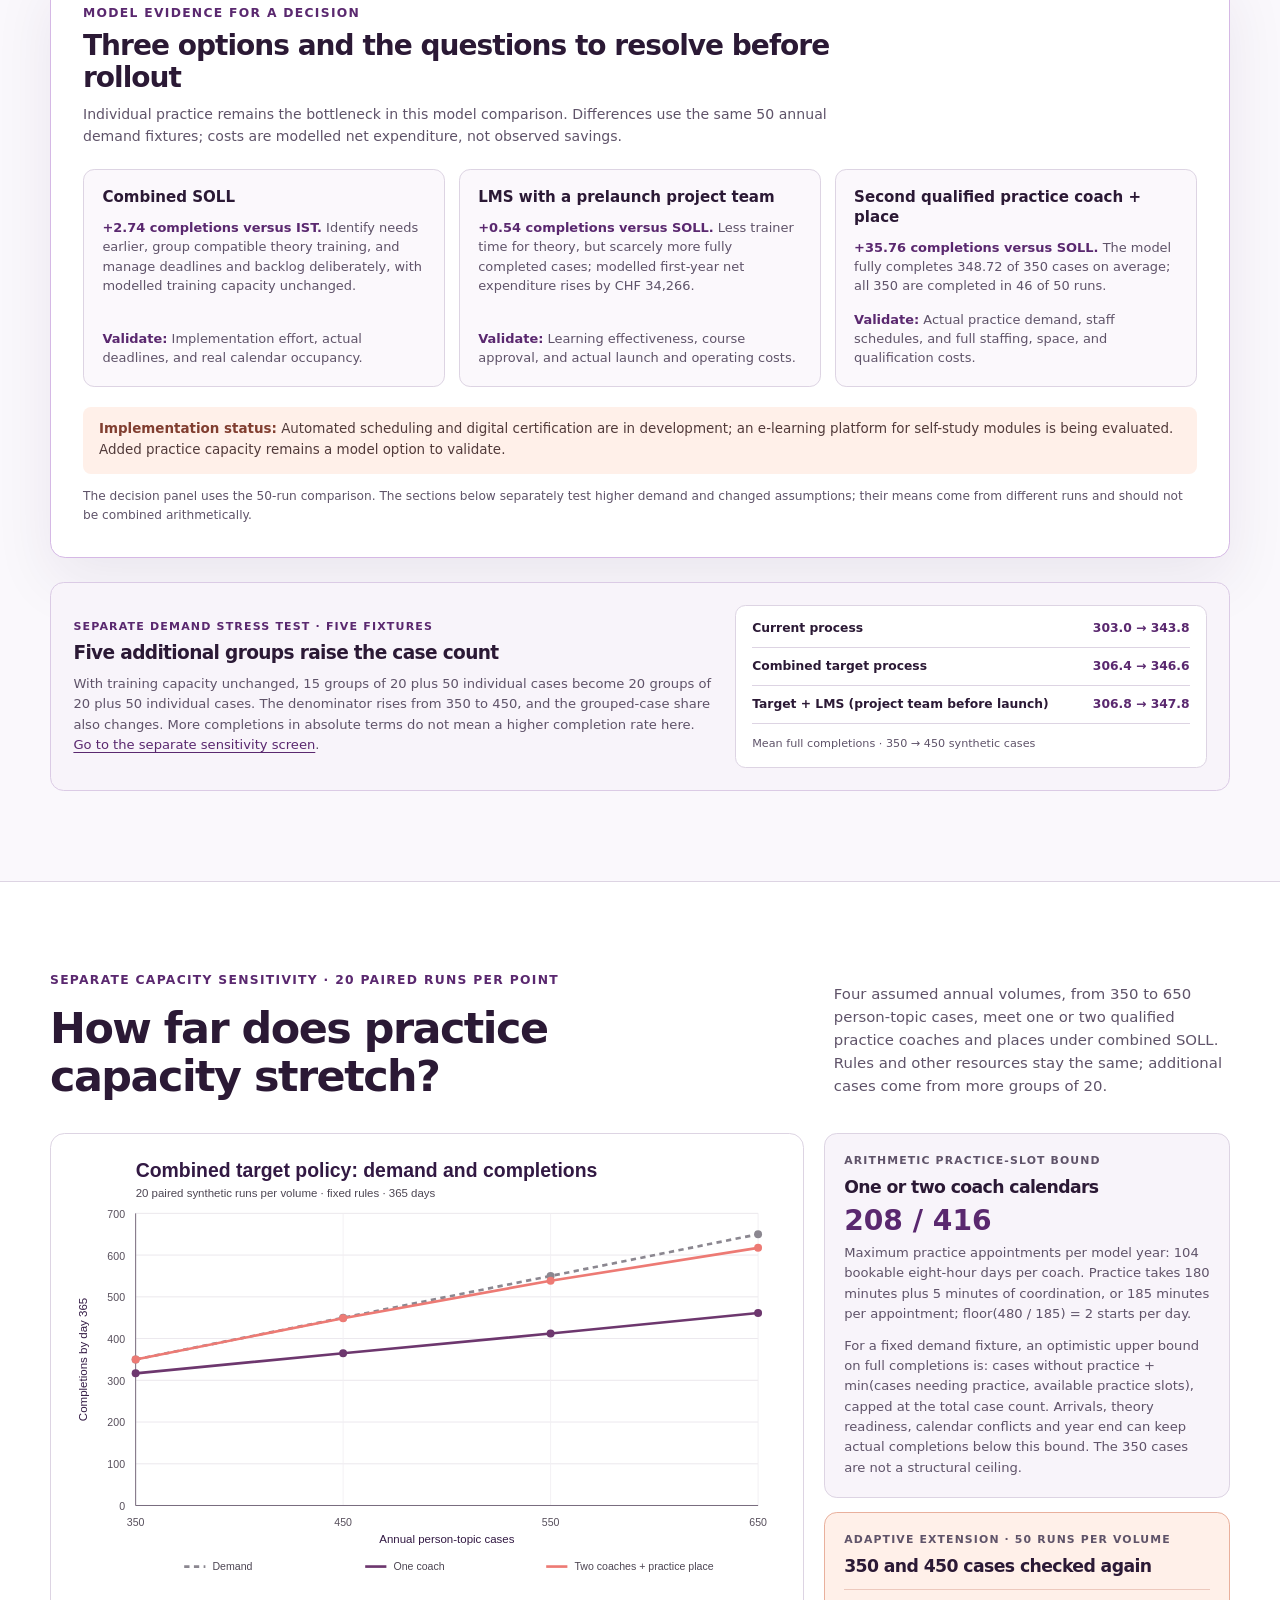
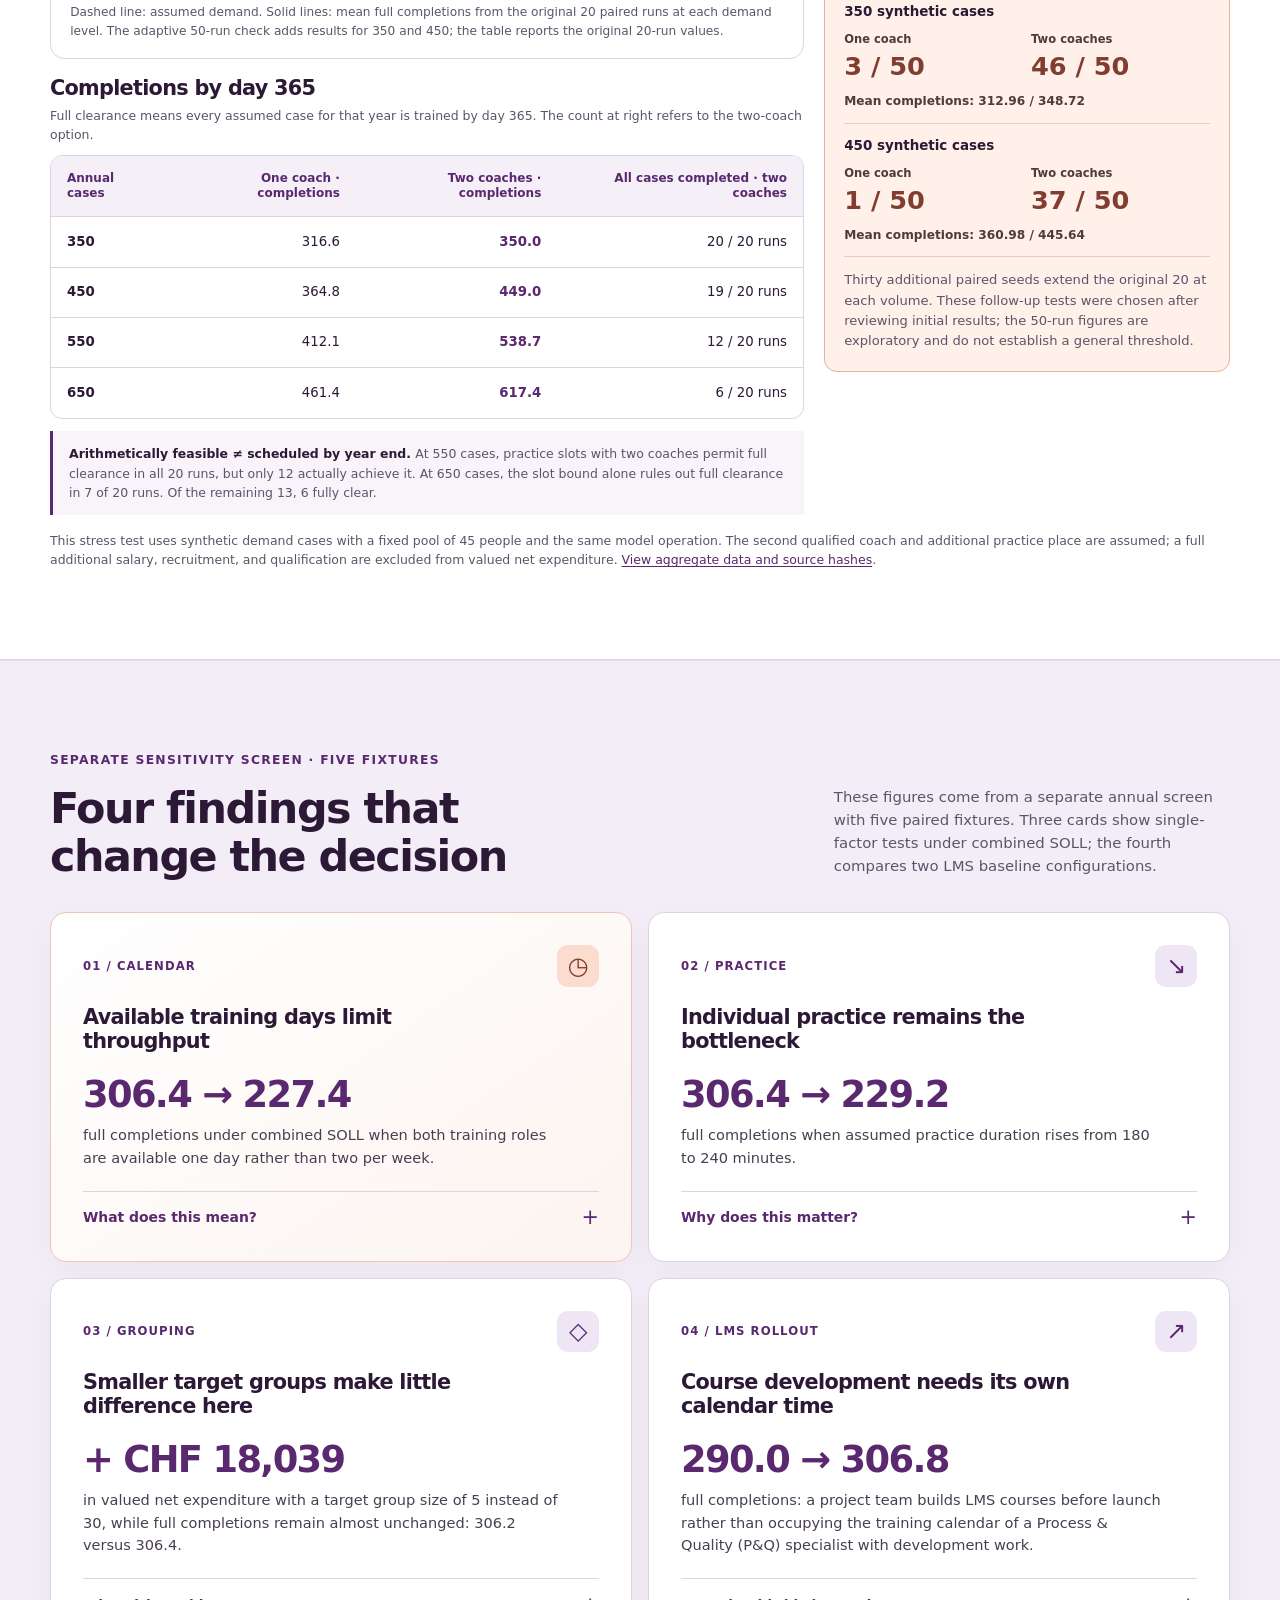
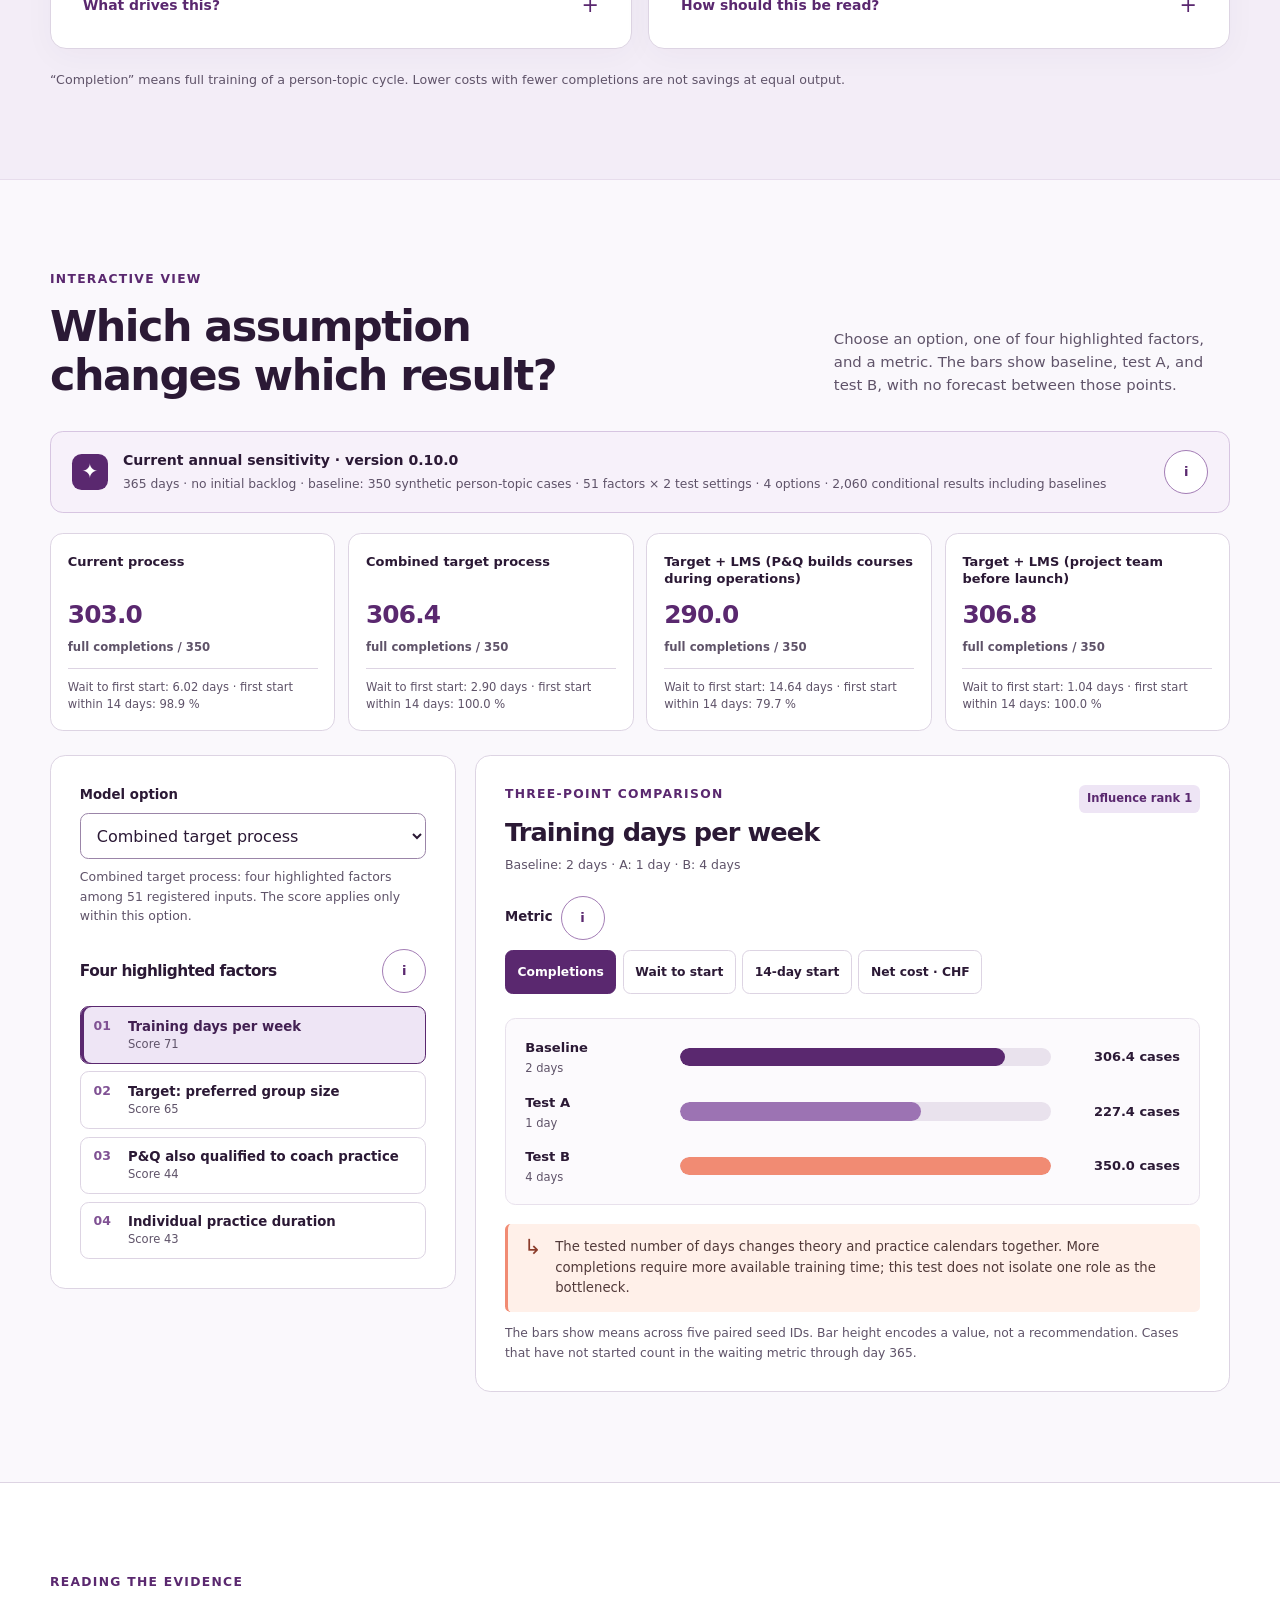
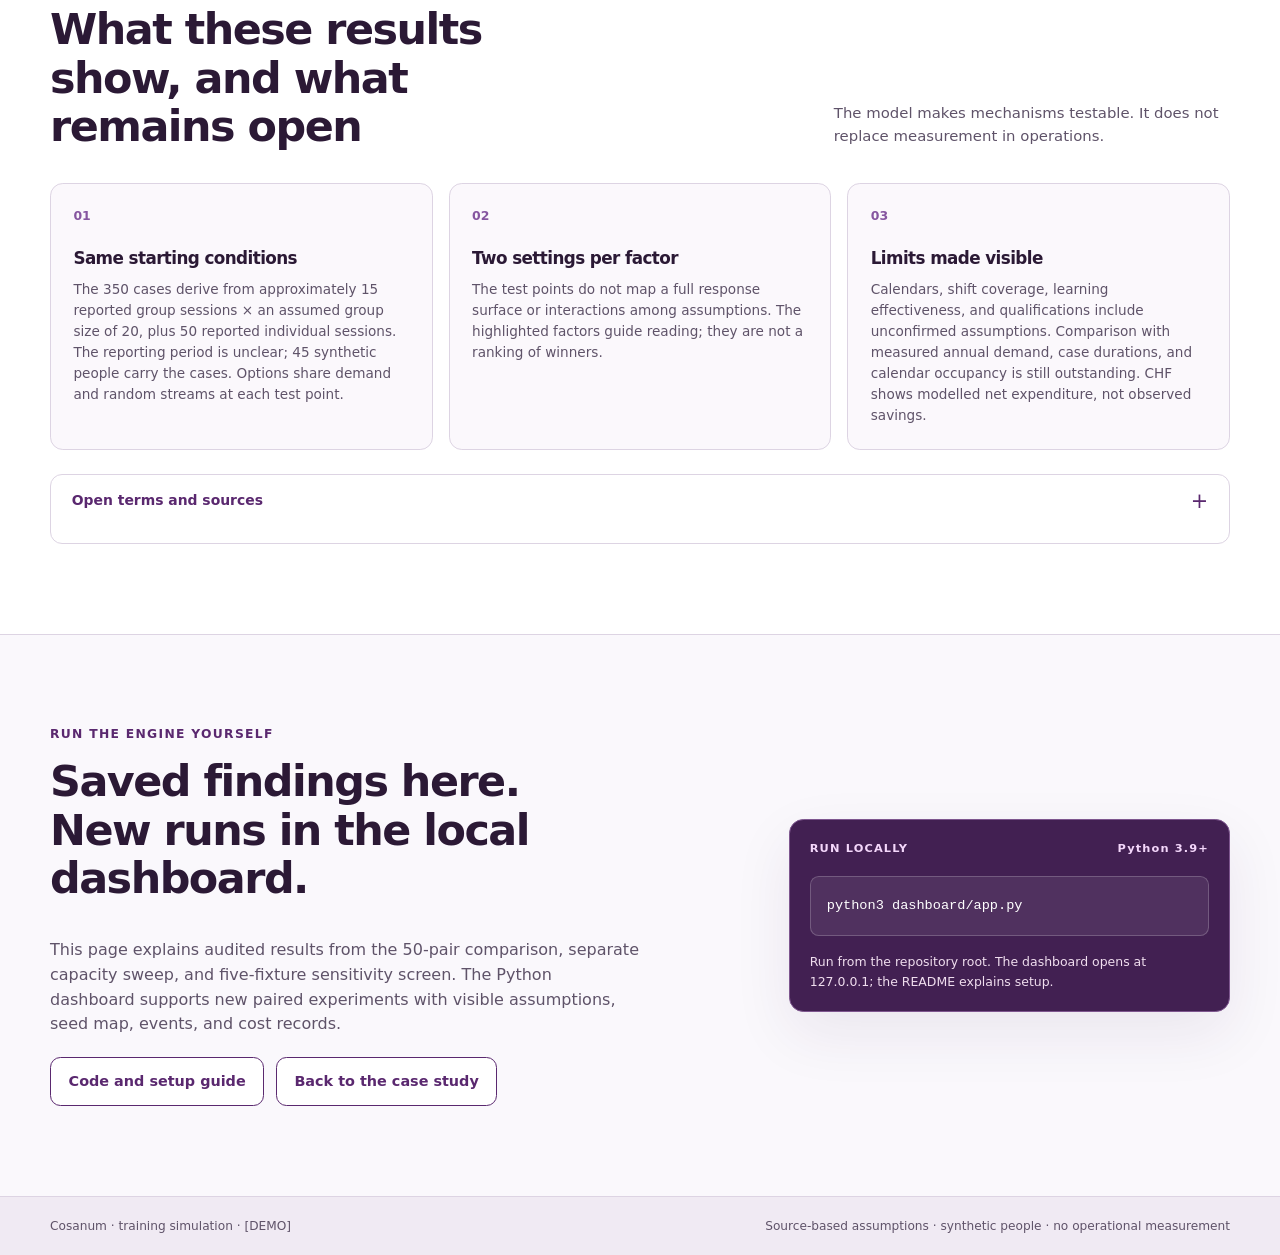
==== commit 34468b0a: "Link explorer to localized source instructions and case study" ====
--- a/site/index.html
+++ b/site/index.html
@@ -163,7 +163,18 @@
       <details class="method-details"><summary data-i18n-text>Begriffe und Quellen öffnen <span aria-hidden="true">+</span></summary><div class="glossary"><p data-i18n-text><strong data-i18n-text>Ein Fall:</strong> Ein Schulungsbedarf für eine Person zu einem Thema in einem Bedarfszyklus; eine Person kann mehrere Fälle haben. Die 350 Fälle pro Modelljahr sind eine Testannahme, keine gemessene Jahresfallzahl.</p><p data-i18n-text><strong data-i18n-text>Begrenzte Erststart-Wartezeit:</strong> Tage vom erkannten Bedarf bis zum ersten Start; ohne Start zählt die Zeit bis Tag 365.</p><p data-i18n-text><strong data-i18n-text>Start binnen 14 Tagen:</strong> Anteil rechtzeitiger erster Starts unter Fällen, deren Vergleichsfrist bis Tag 365 fällig wurde. Das ist keine Abschlussquote und keine IST-Timeout-Regel.</p><p data-i18n-text><strong data-i18n-text>Bewerteter Nettoaufwand:</strong> Bruttobewertung der Tätigkeiten plus LMS-Portfolio abzüglich Praxisgutschrift. Unterschiedliche Abschlüsse machen den Kostenunterschied nicht zu einer Einsparung bei gleicher Leistung.</p><p data-i18n-text><strong data-i18n-text>Quellen:</strong> Der Variantenvergleich kommt aus 50 neu geprüften gepaarten Läufen vom 26.10.2026; seine Auswahl steht in <a href="data/comparison.json" data-i18n-text>comparison.json</a>. Der Kapazitätssweep mit ursprünglich 20 Läufen je Bedarfsmenge und adaptiven Zusatzchecks bei 350 und 450 Fällen steht in <a href="data/frontier.json" data-i18n-text>frontier.json</a>. Der separate Sensitivitätsscreen nutzt <code data-i18n-text>Sensitivitaet_Detailwerte.csv</code>, <code data-i18n-text>Sensitivitaet_Parameterbereiche.csv</code>, <code data-i18n-text>Sensitivitaet_Top4.csv</code> und das geprüfte Jahresaudit vom 07.10.2026. Seine Auswahl steht in <a href="data/sensitivity.json" data-i18n-text>sensitivity.json</a>.</p></div></details>
     </div></section>
 
-    <section class="section wrap local-section" id="local" aria-labelledby="local-title"><div><p class="eyebrow" data-i18n-text>DIE ENGINE SELBST TESTEN</p><h2 id="local-title" data-i18n-text>Gespeicherte Einblicke hier. Neue Läufe im lokalen Dashboard.</h2><p data-i18n-text>Diese Seite erklärt geprüfte Ergebnisse aus dem 50-Paar-Vergleich, dem separaten Kapazitätssweep und dem fünf-Fixture-Sensitivitätsscreen. Das Python-Dashboard erlaubt neue gepaarte Experimente mit sichtbaren Annahmen, Seedmap, Ereignissen und Kostennachweis.</p></div><div class="command-card"><div class="command-top"><span data-i18n-text>LOKALER START</span><span data-i18n-text>Python 3.9+</span></div><code data-i18n-text>python3 dashboard/app.py</code><p data-i18n-text>Im Repository-Hauptverzeichnis starten. Das Dashboard öffnet sich auf 127.0.0.1; die README erklärt die Installation.</p></div></section>
+    <section class="section wrap local-section" id="local" aria-labelledby="local-title">
+      <div>
+        <p class="eyebrow" data-i18n-text>DIE ENGINE SELBST TESTEN</p>
+        <h2 id="local-title" data-i18n-text>Gespeicherte Einblicke hier. Neue Läufe im lokalen Dashboard.</h2>
+        <p data-i18n-text>Diese Seite erklärt geprüfte Ergebnisse aus dem 50-Paar-Vergleich, dem separaten Kapazitätssweep und dem fünf-Fixture-Sensitivitätsscreen. Das Python-Dashboard erlaubt neue gepaarte Experimente mit sichtbaren Annahmen, Seedmap, Ereignissen und Kostennachweis.</p>
+        <div class="hero-actions">
+          <a class="button secondary" href="https://github.com/mattbang/cosanum-training-simulation/blob/main/README.de.md" data-i18n-text data-i18n-attr="href">Code und Startanleitung</a>
+          <a class="button secondary" href="https://matthew-bangle-data-portfolio.mattbangle.chatgpt.site/de/work/logistics-training-simulation" data-i18n-text data-i18n-attr="href">Zur Fallstudie</a>
+        </div>
+      </div>
+      <div class="command-card"><div class="command-top"><span data-i18n-text>LOKALER START</span><span data-i18n-text>Python 3.9+</span></div><code data-i18n-text>python3 dashboard/app.py</code><p data-i18n-text>Im Repository-Hauptverzeichnis starten. Das Dashboard öffnet sich auf 127.0.0.1; die README erklärt die Installation.</p></div>
+    </section>
   </main>
   <footer class="site-footer"><div class="wrap"><span data-i18n-text>Cosanum · Schulungssimulation · [DEMO]</span><span data-i18n-text>Quellenbasierte Annahmen · synthetische Personen · keine Betriebsmessung</span></div></footer>
 </body>
